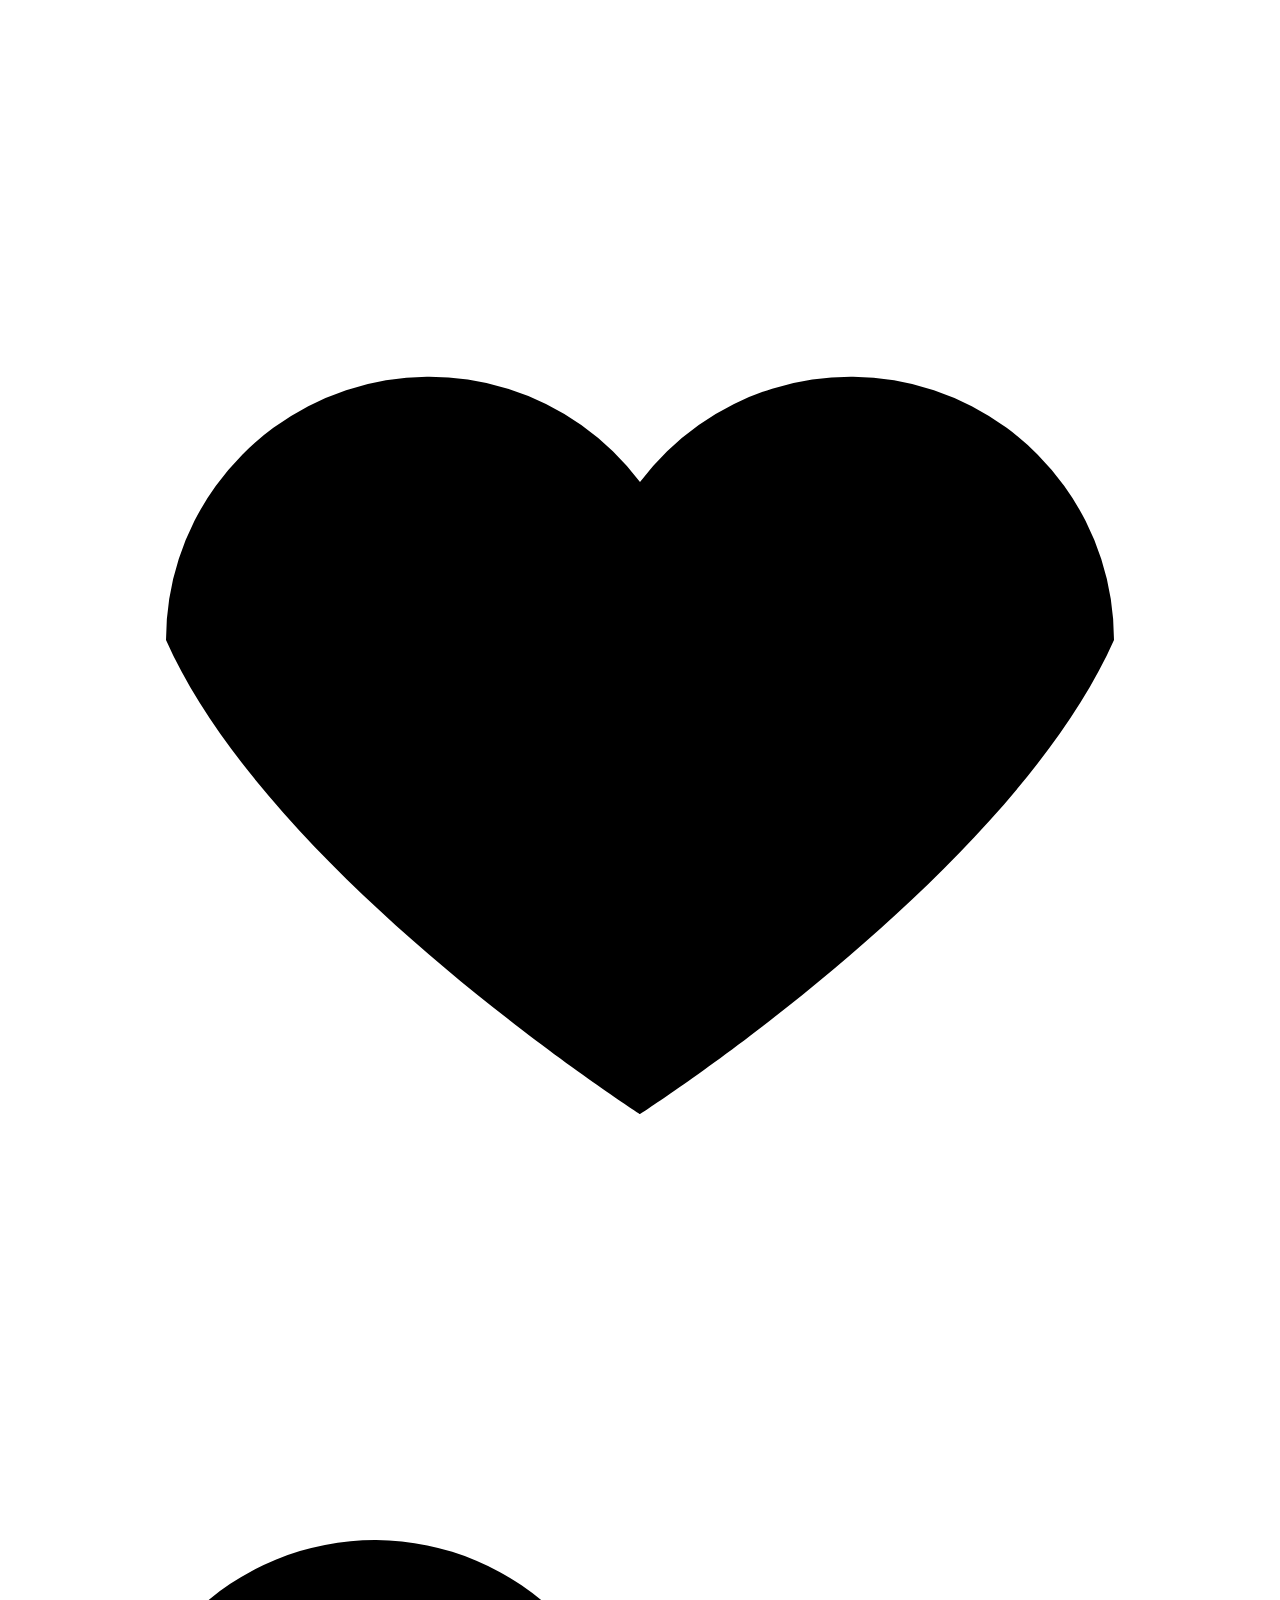
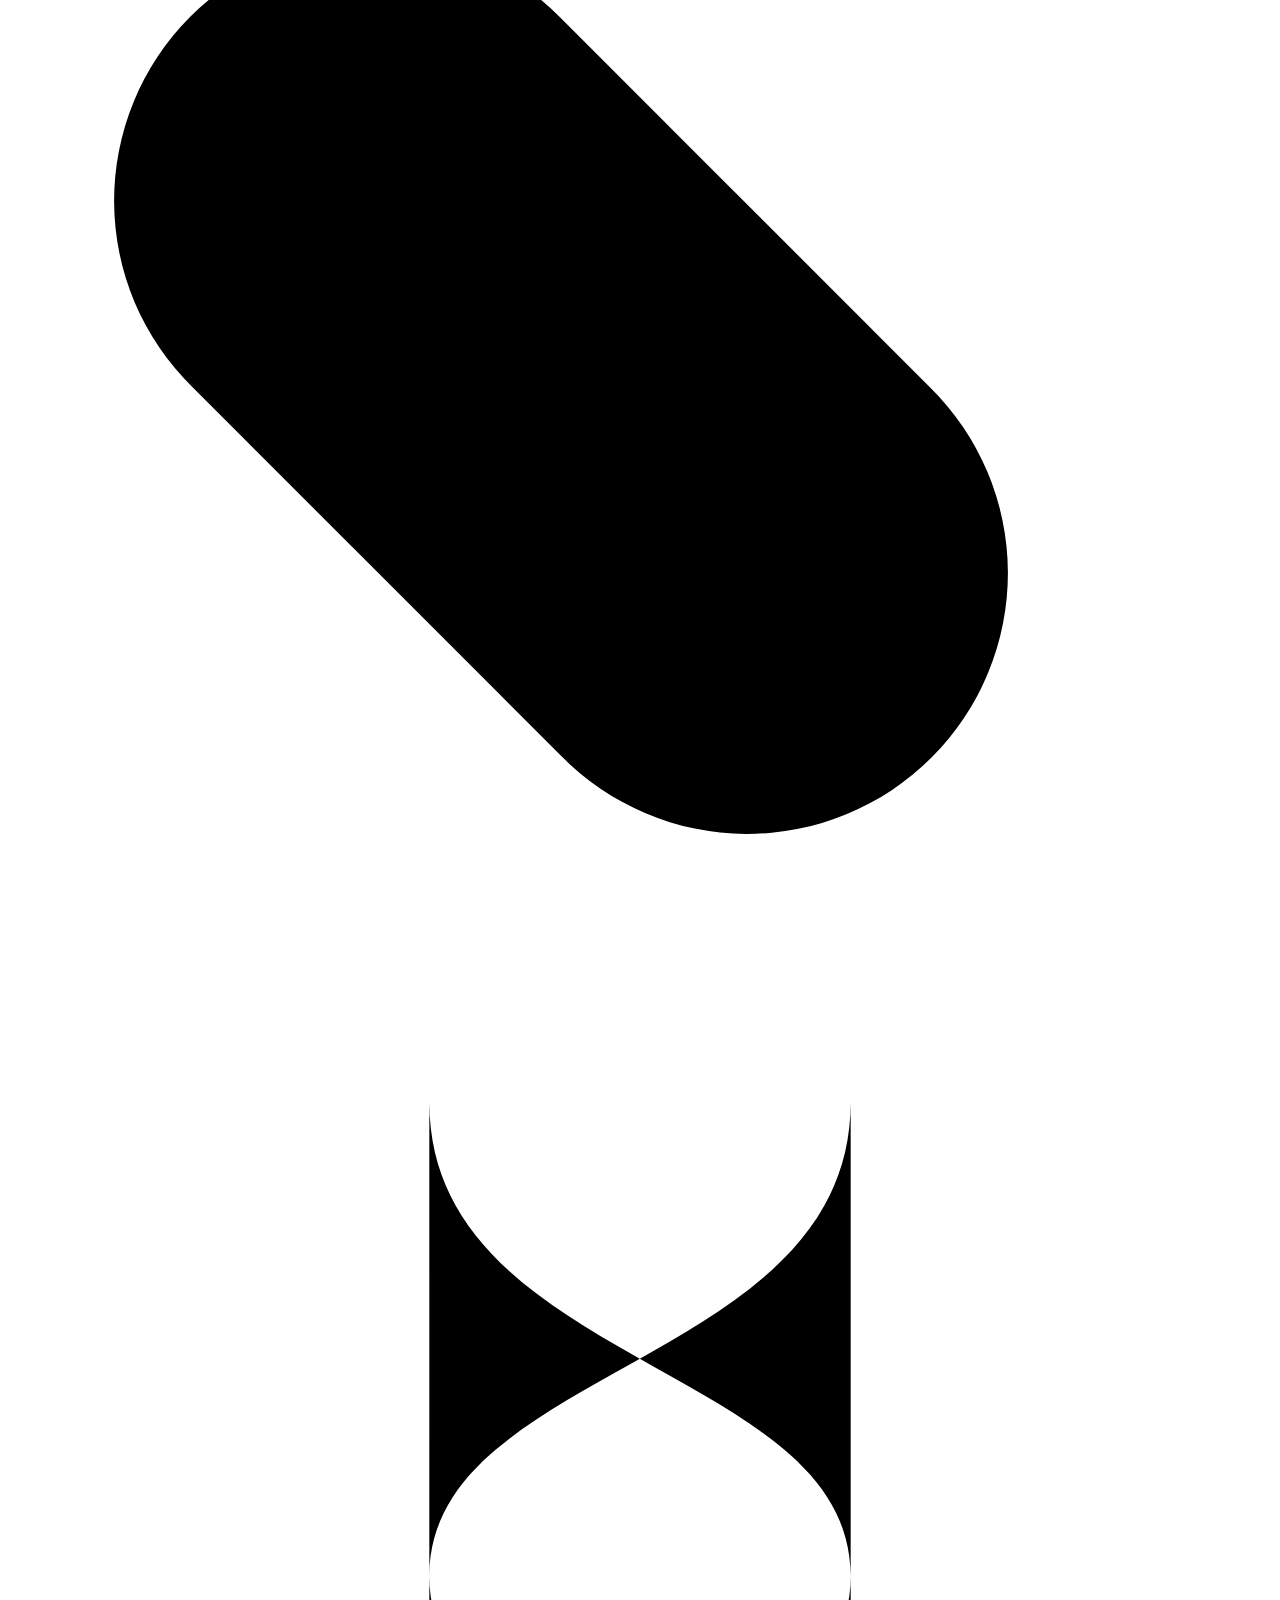
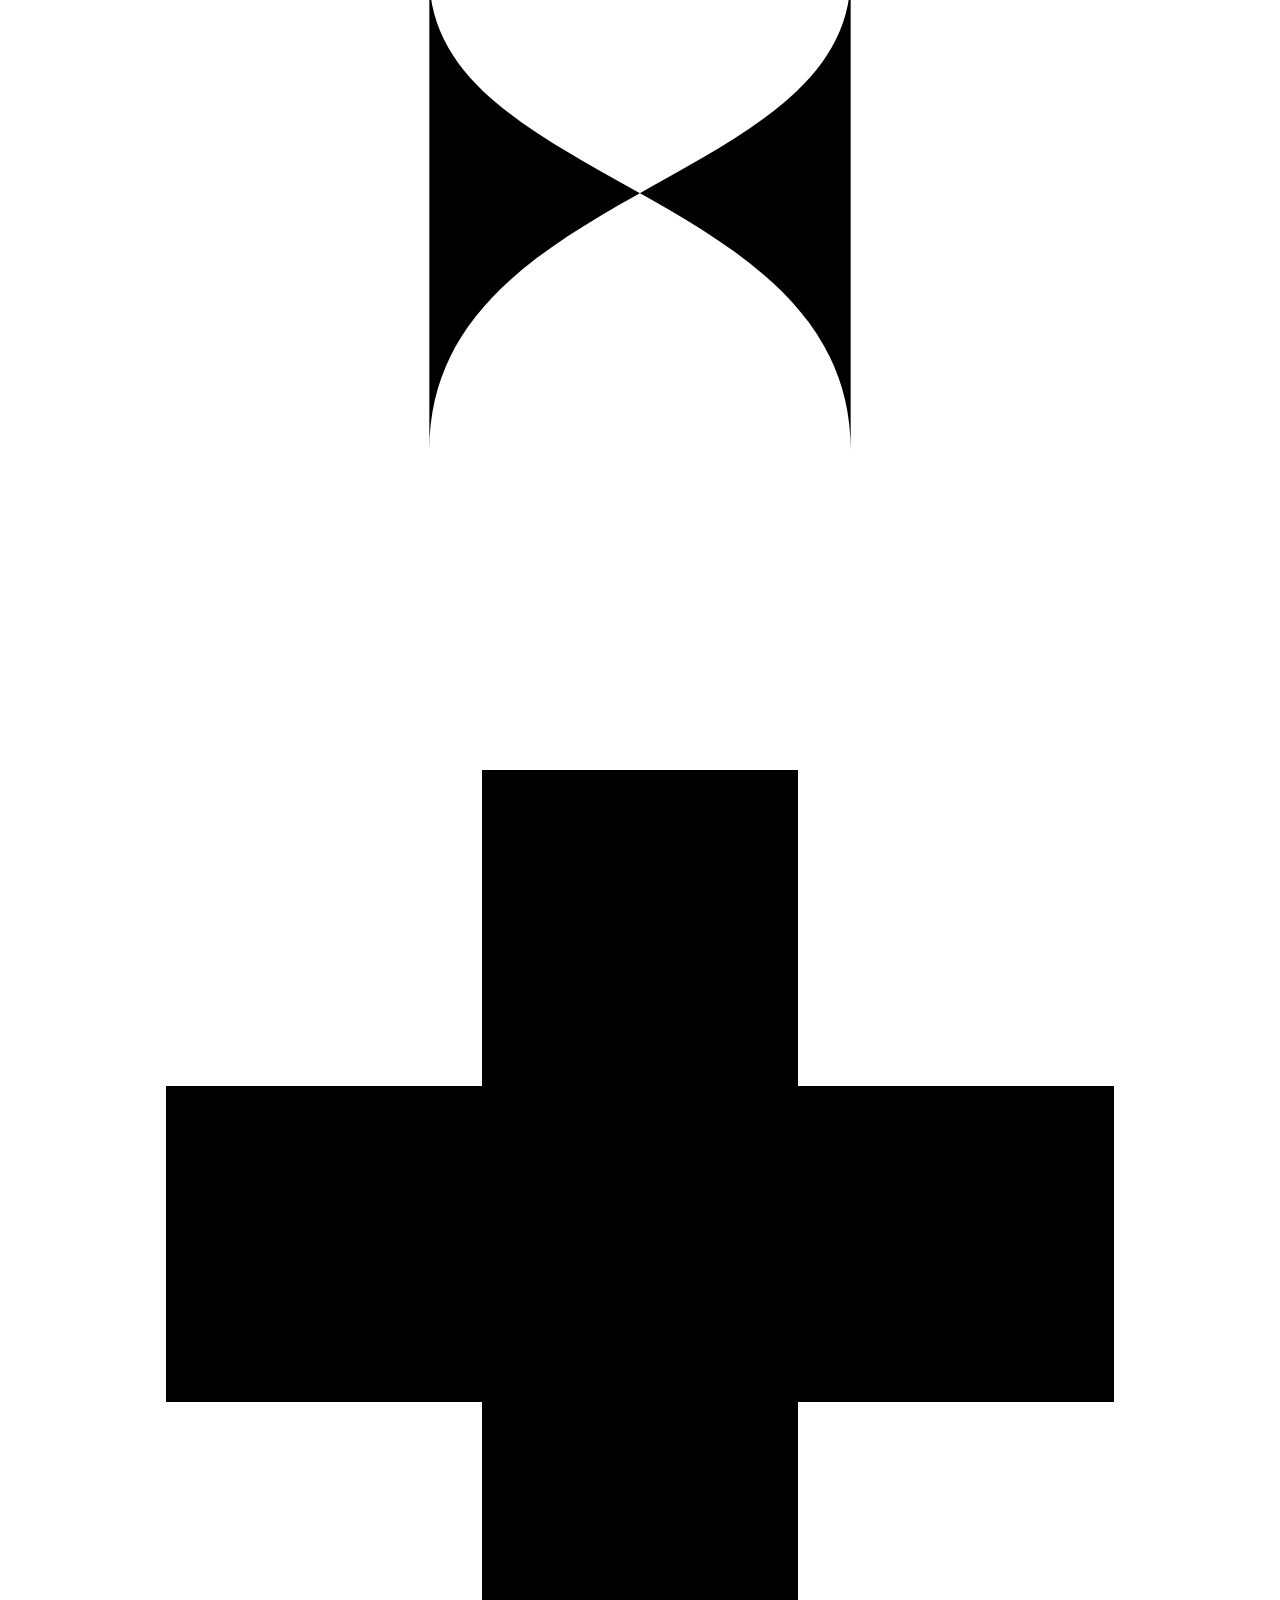
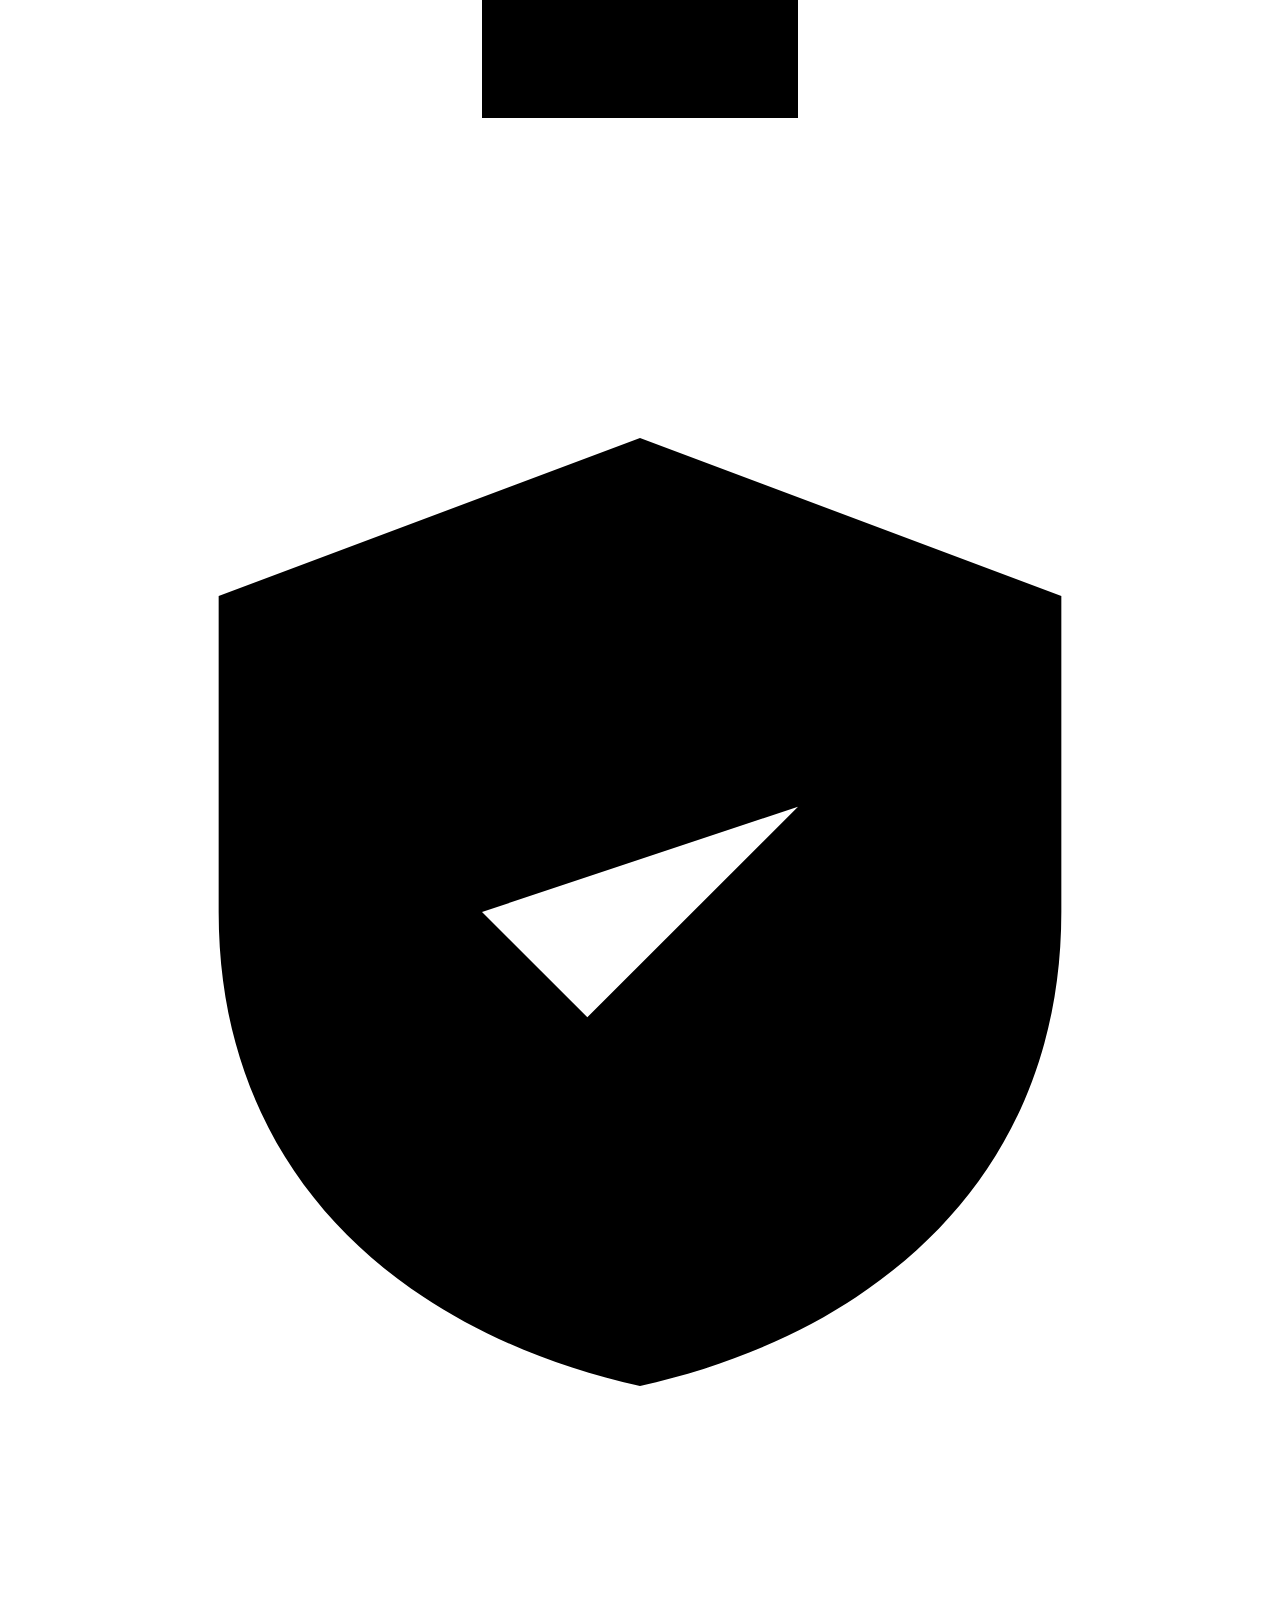
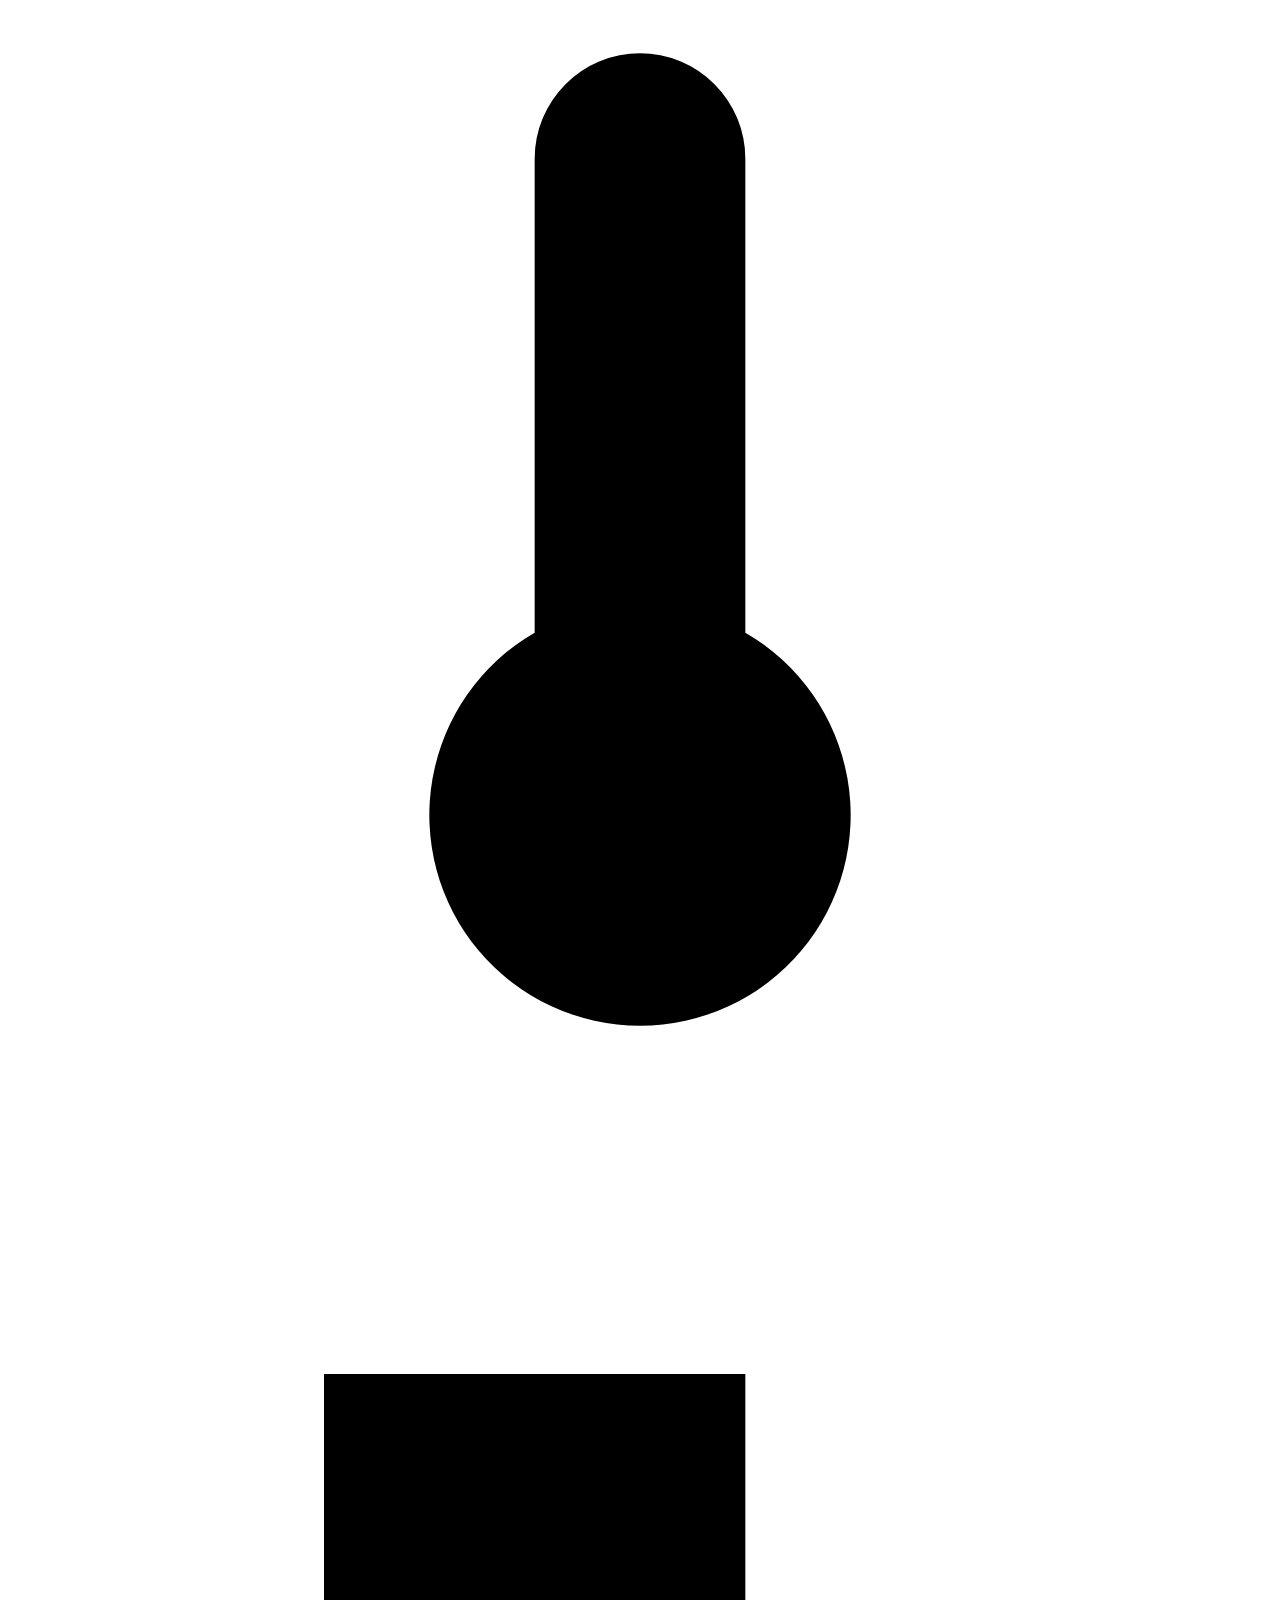
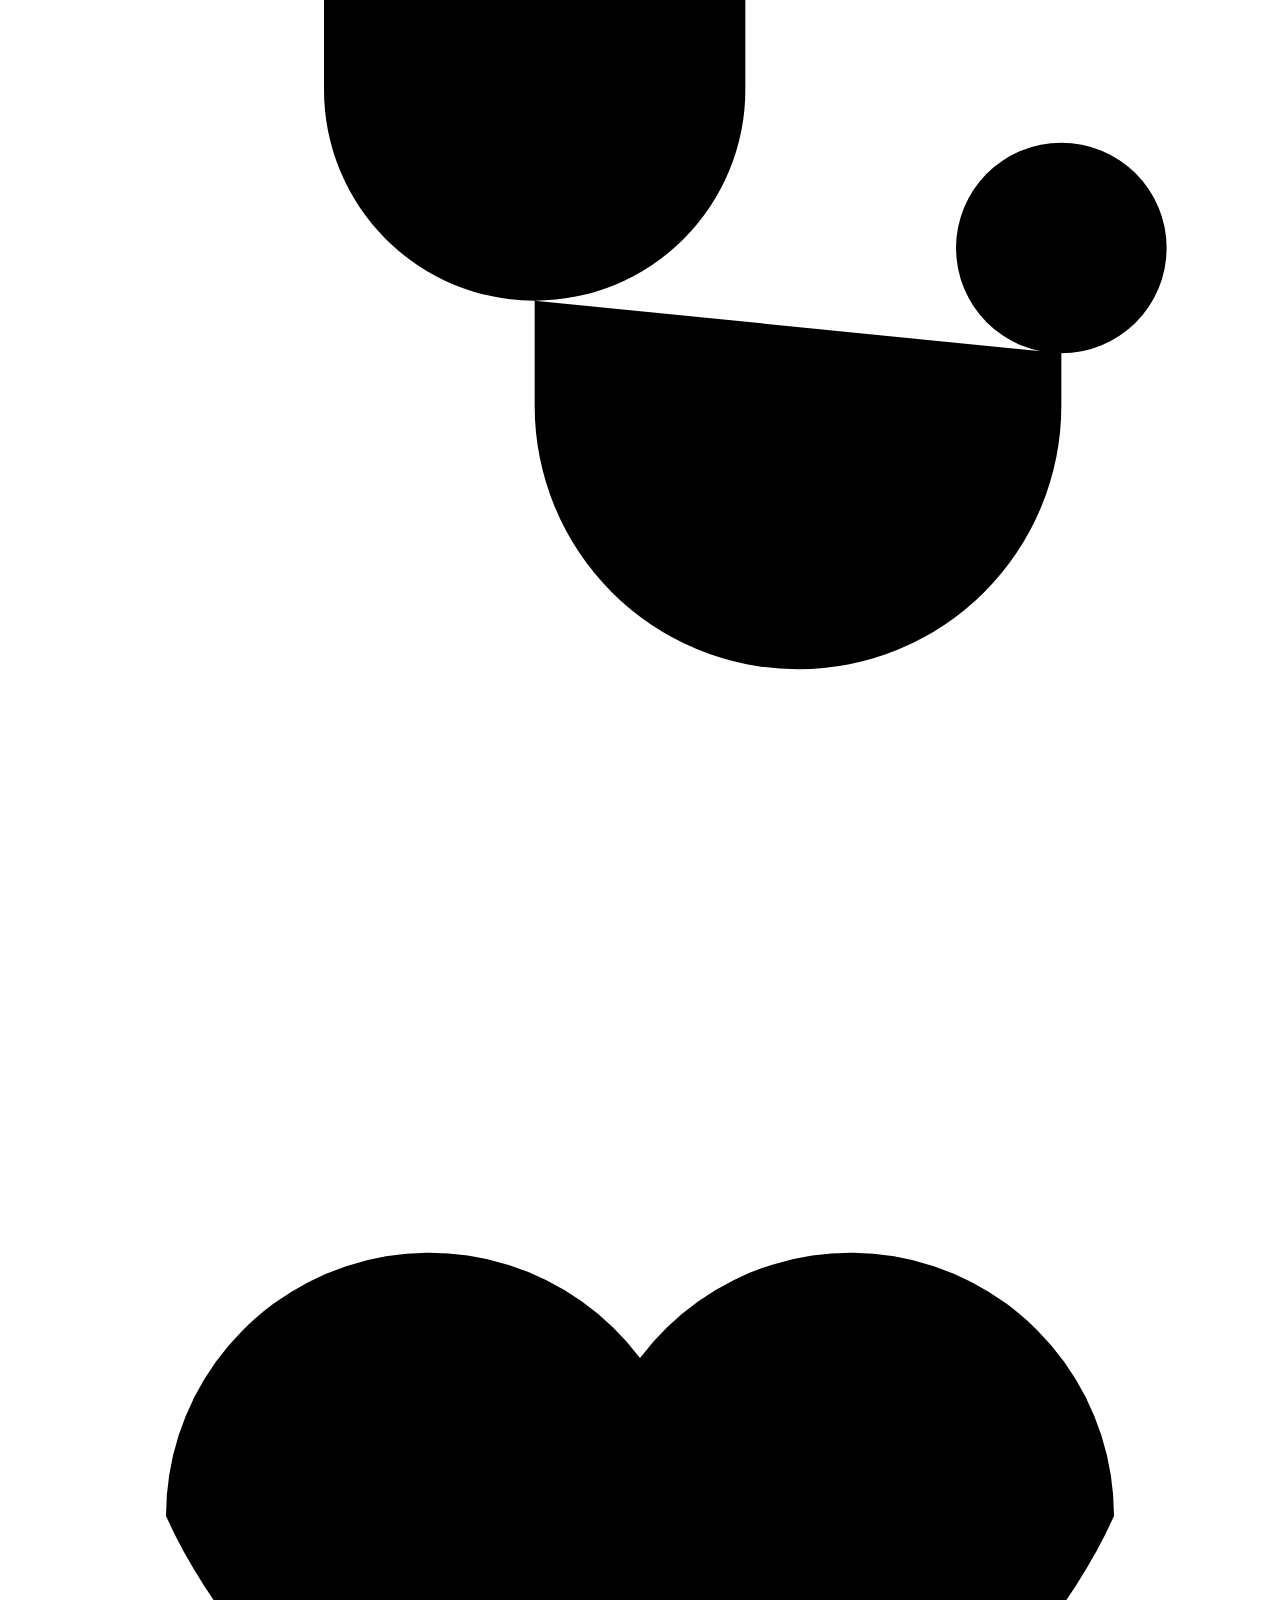
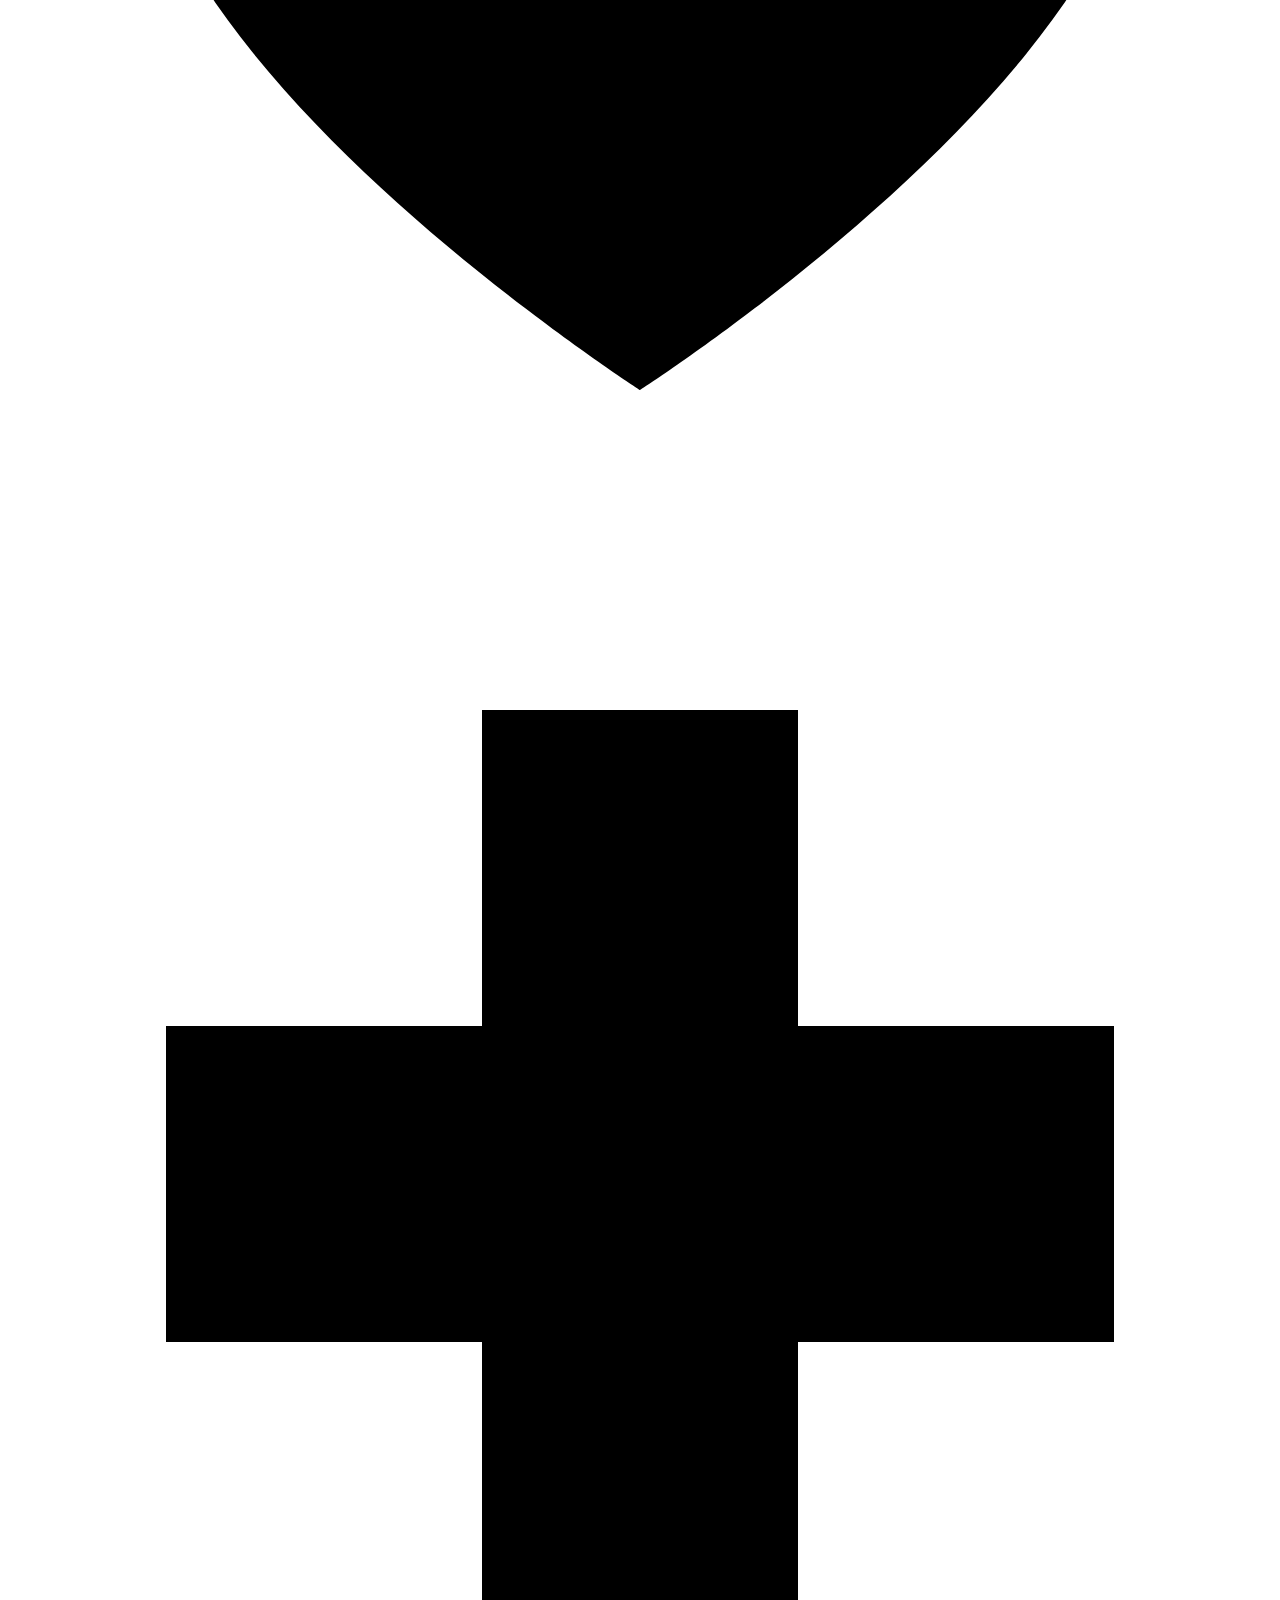
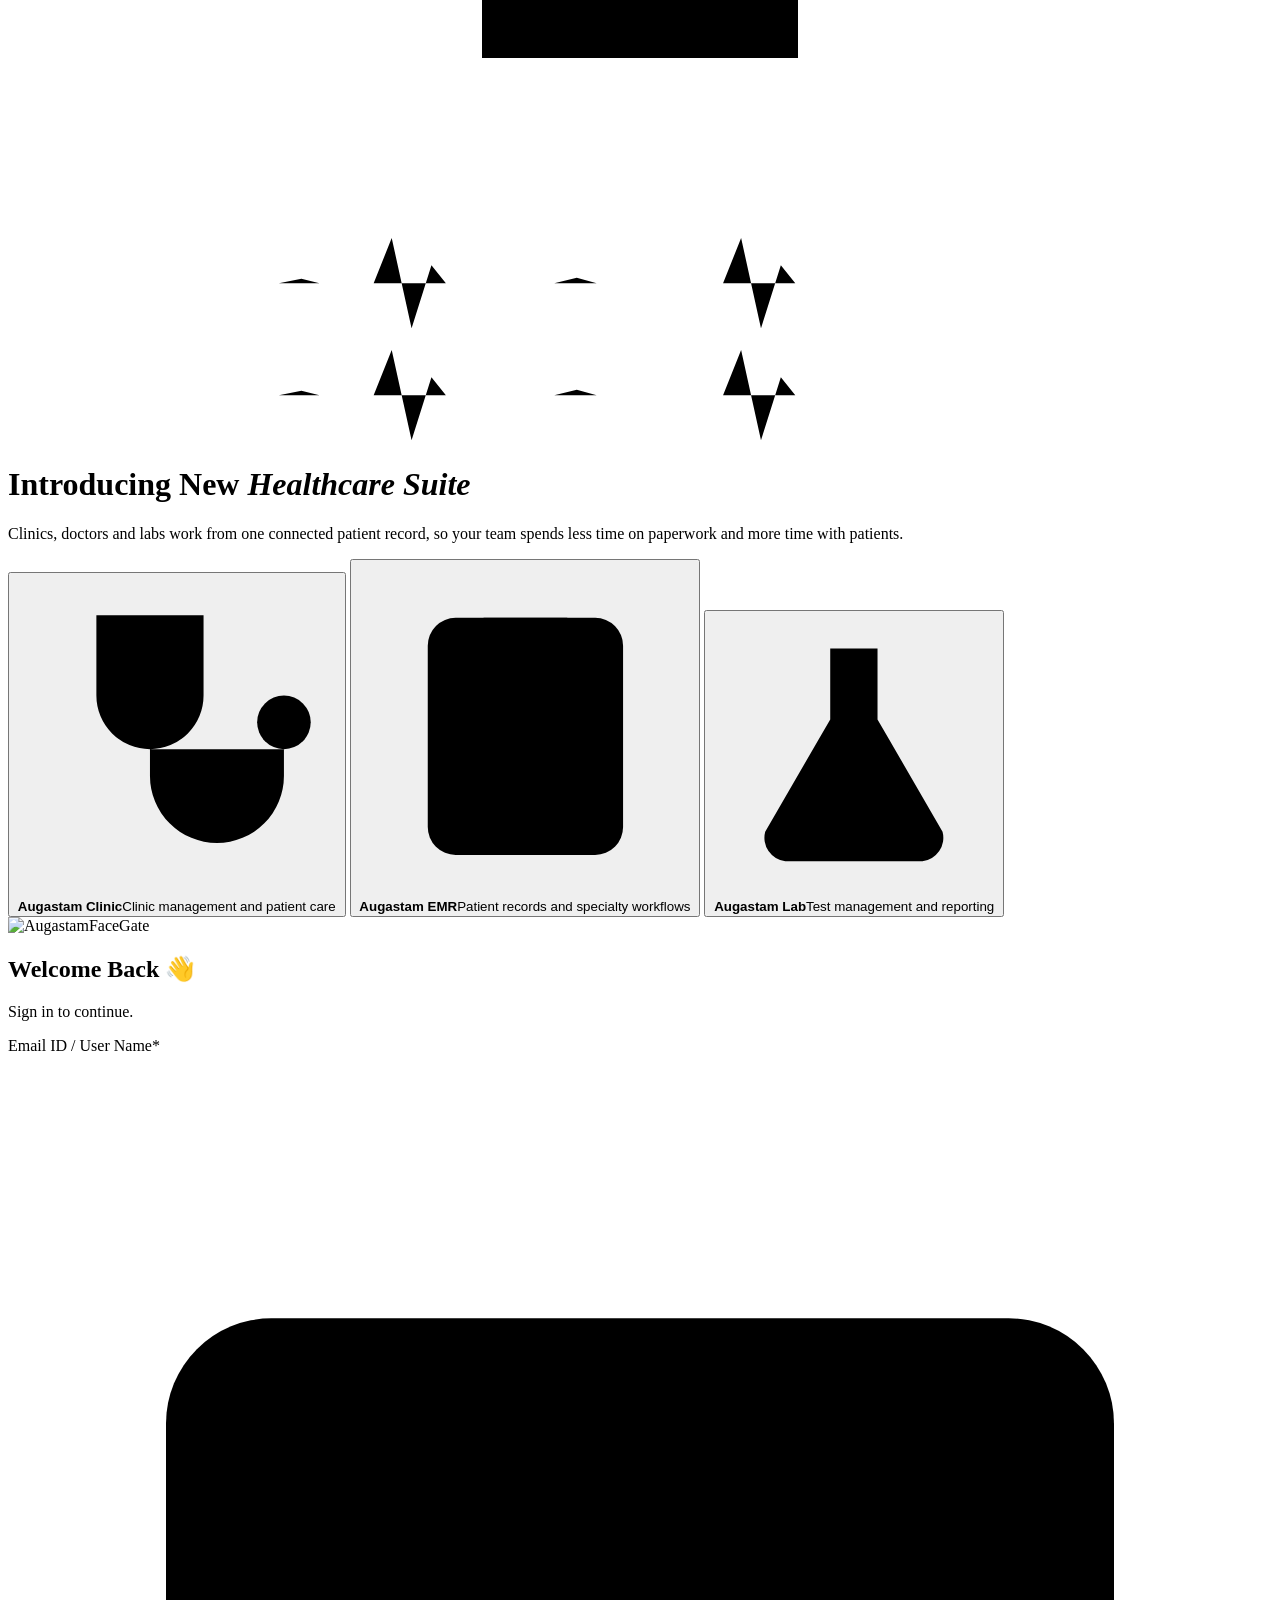
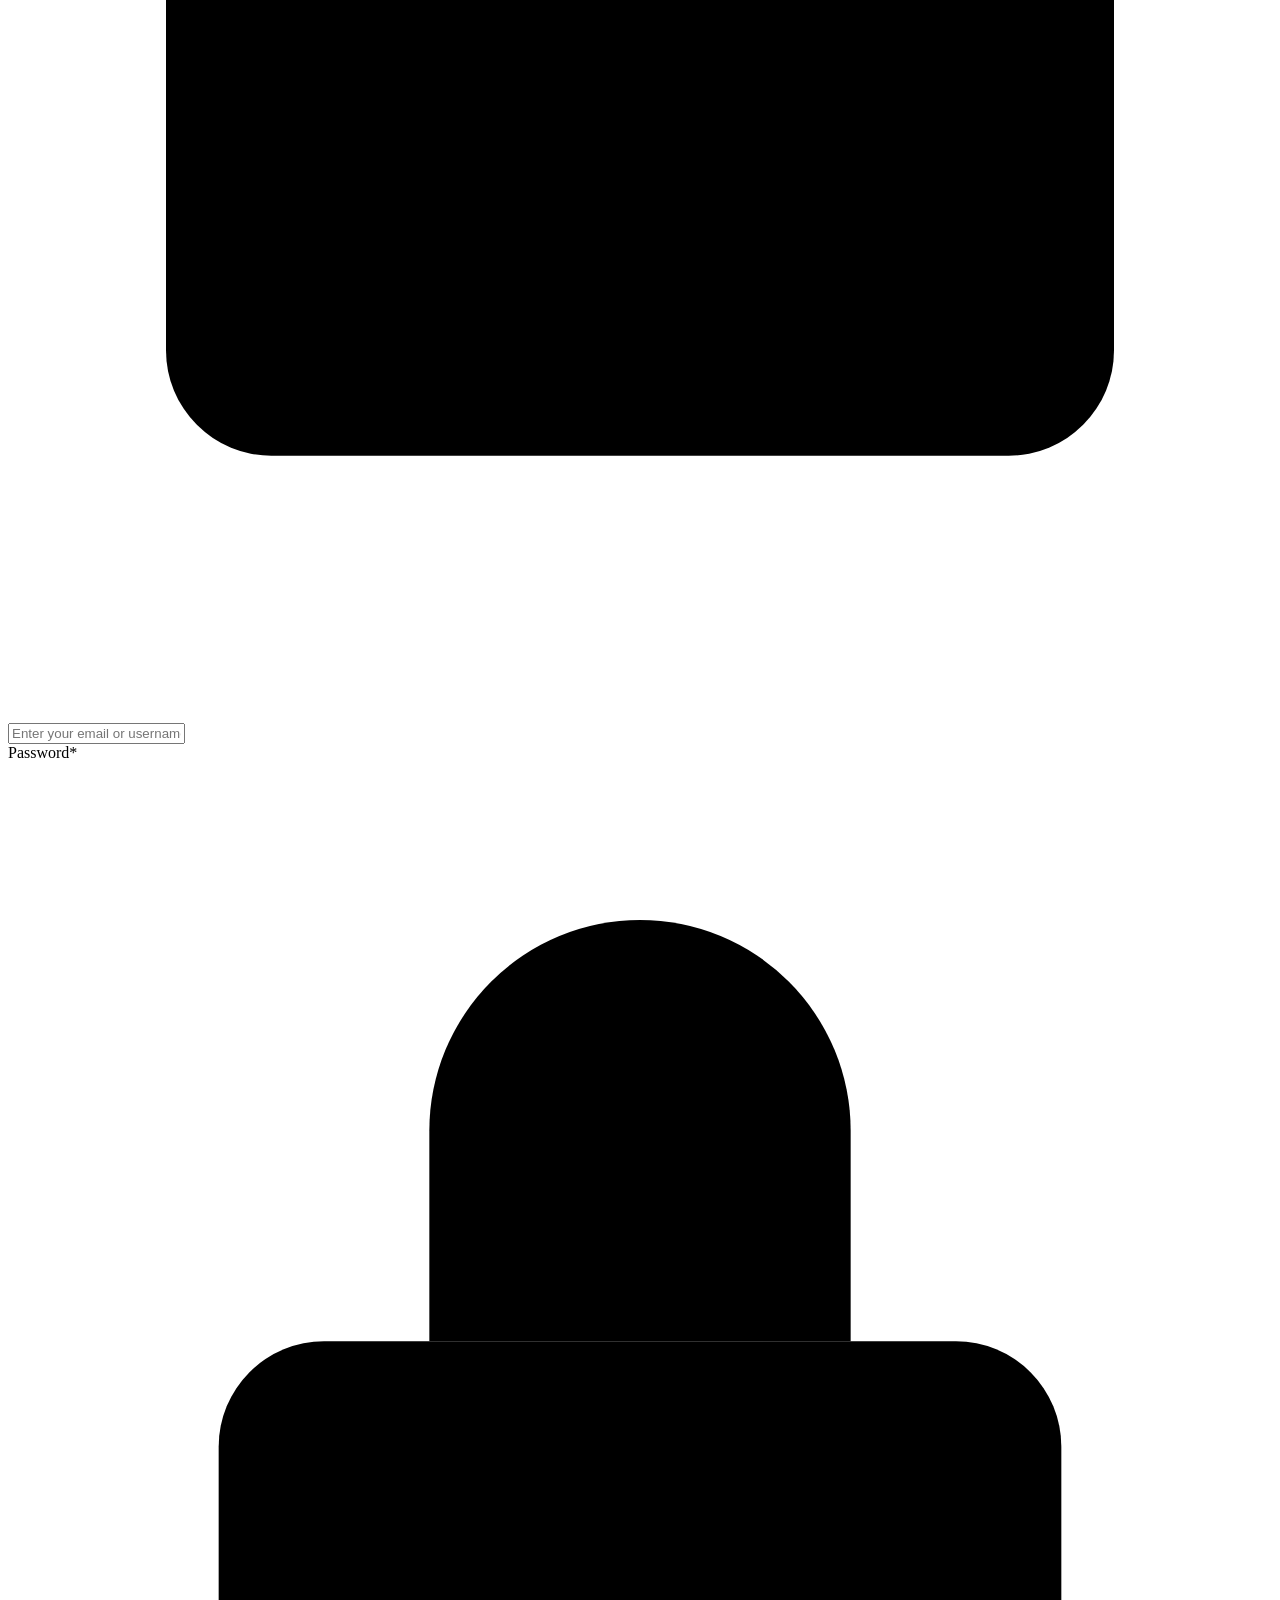
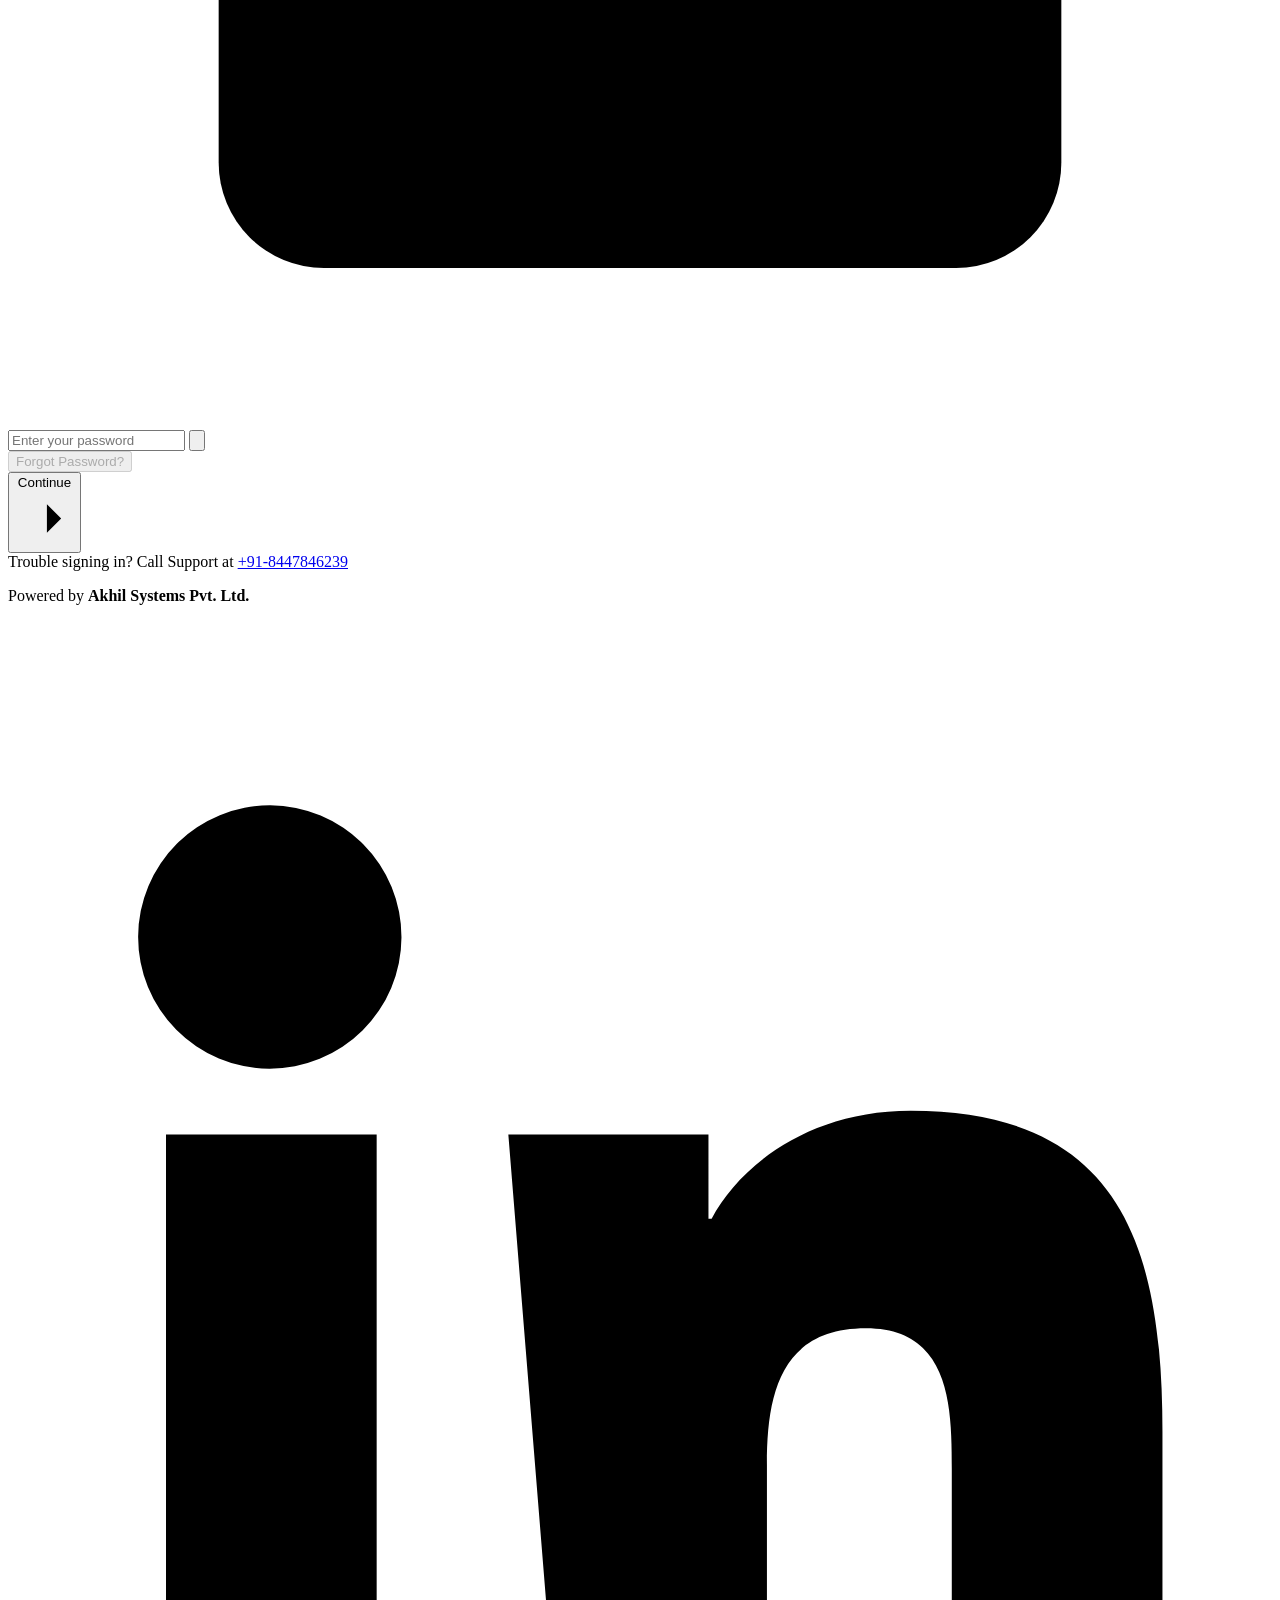
==== frontend/login.html @ 77c75afd "Add console sign-in: Augastam login page with password and face sign-in Port the login experience fr" ====
<!doctype html>
<html lang="en">
<head>
<meta charset="utf-8">
<meta name="viewport" content="width=device-width, initial-scale=1">
<title>Sign in · Augastam</title>
<meta name="description" content="Sign in to the FaceGate console with your password or your face">
<script>
  // Same theme key as the console, applied before first paint.
  try { const t = localStorage.getItem('fg-theme'); if (t) document.documentElement.dataset.theme = t; } catch {}
</script>
<link rel="stylesheet" href="/assets/css/login.css">
</head>
<body>
<div class="lg-page" id="page">
  <div class="lg-backdrop" aria-hidden="true">
    <div class="lg-glow lg-glow-1"></div>
    <div class="lg-glow lg-glow-2"></div>
    <div class="lg-dotgrid"></div>
    <i class="lg-bubble" style="left:5%;width:46px;height:46px;animation-duration:16s;animation-delay:0s"></i>
    <i class="lg-bubble" style="left:18%;width:14px;height:14px;animation-duration:11s;animation-delay:-4s"></i>
    <i class="lg-bubble" style="left:33%;width:28px;height:28px;animation-duration:14s;animation-delay:-8s"></i>
    <i class="lg-bubble" style="left:46%;width:10px;height:10px;animation-duration:10s;animation-delay:-2s"></i>
    <i class="lg-bubble" style="left:58%;width:56px;height:56px;animation-duration:19s;animation-delay:-10s"></i>
    <i class="lg-bubble" style="left:71%;width:18px;height:18px;animation-duration:12s;animation-delay:-6s"></i>
    <i class="lg-bubble" style="left:84%;width:34px;height:34px;animation-duration:15s;animation-delay:-3s"></i>
    <i class="lg-bubble" style="left:93%;width:12px;height:12px;animation-duration:9s;animation-delay:-7s"></i>
    <div class="lg-par">
      <span class="lg-fi" style="left:6%;top:14%;width:34px;height:34px;animation-duration:7s;animation-delay:0s"><svg viewBox="0 0 24 24"><path d="M12 21s-7-4.5-9-9a5 5 0 019-3 5 5 0 019 3c-2 4.5-9 9-9 9z"/></svg></span>
      <span class="lg-fi" style="left:38%;top:8%;width:30px;height:30px;animation-duration:9s;animation-delay:-2s"><svg viewBox="0 0 24 24"><path d="M10.5 20.5l-7-7a4.95 4.95 0 117-7l7 7a4.95 4.95 0 11-7 7zM8.5 8.5l7 7"/></svg></span>
      <span class="lg-fi" style="left:54%;top:70%;width:40px;height:40px;animation-duration:11s;animation-delay:-4s"><svg viewBox="0 0 24 24"><path d="M8 3c0 5 8 5 8 9s-8 4-8 9M16 3c0 5-8 5-8 9s8 4 8 9M9 7h6M9 17h6"/></svg></span>
      <span class="lg-fi" style="left:12%;top:76%;width:26px;height:26px;animation-duration:8s;animation-delay:-1s"><svg viewBox="0 0 24 24"><path d="M9 3h6v6h6v6h-6v6H9v-6H3V9h6z"/></svg></span>
      <span class="lg-fi" style="left:66%;top:12%;width:34px;height:34px;animation-duration:10s;animation-delay:-6s"><svg viewBox="0 0 24 24"><path d="M12 3l8 3v6c0 5-3.5 8-8 9-4.5-1-8-4-8-9V6zM9 12l2 2 4-4"/></svg></span>
      <span class="lg-fi" style="left:30%;top:84%;width:32px;height:32px;animation-duration:9s;animation-delay:-3s"><svg viewBox="0 0 24 24"><path d="M10 4a2 2 0 014 0v9a4 4 0 11-4 0zM12 9v6"/></svg></span>
      <span class="lg-fi" style="left:90%;top:46%;width:36px;height:36px;animation-duration:12s;animation-delay:-5s"><svg viewBox="0 0 24 24"><path d="M6 3v6a4 4 0 008 0V3M10 13v2a5 5 0 0010 0v-1M20 10a2 2 0 100 4 2 2 0 000-4z"/></svg></span>
      <span class="lg-fi" style="left:48%;top:38%;width:22px;height:22px;animation-duration:8s;animation-delay:-7s"><svg viewBox="0 0 24 24"><path d="M12 21s-7-4.5-9-9a5 5 0 019-3 5 5 0 019 3c-2 4.5-9 9-9 9z"/></svg></span>
      <span class="lg-fi" style="left:80%;top:82%;width:22px;height:22px;animation-duration:7s;animation-delay:-2.5s"><svg viewBox="0 0 24 24"><path d="M9 3h6v6h6v6h-6v6H9v-6H3V9h6z"/></svg></span>
    </div>
    <svg class="lg-ecg" viewBox="0 0 1400 120" preserveAspectRatio="none"><path d="M0 70H300l25-5 20 5h60l20-50 22 100 22-70 16 20h120l25-6 22 6h140l20-50 22 100 22-70 16 20H1400"/></svg>
    <svg class="lg-ecg lg-ecg-2" viewBox="0 0 1400 120" preserveAspectRatio="none"><path d="M0 70H300l25-5 20 5h60l20-50 22 100 22-70 16 20h120l25-6 22 6h140l20-50 22 100 22-70 16 20H1400"/></svg>
  </div>

  <main class="lg-main">
    <div class="lg-grid">
      <div class="lg-hero">
        <h1 class="lg-hero-title">Introducing New <em>Healthcare Suite</em></h1>
        <p class="lg-hero-text">Clinics, doctors and labs work from one connected patient record, so your team spends less time on paperwork and more time with patients.</p>
        <div class="lg-pcards" id="pcards">
          <button type="button" class="lg-pc" aria-pressed="false">
            <span class="lg-pc-icon"><svg class="ico ico-22" viewBox="0 0 24 24"><path d="M6 3v6a4 4 0 008 0V3M10 13v2a5 5 0 0010 0v-2"/><circle cx="20" cy="11" r="2"/></svg></span>
            <strong>Augastam Clinic</strong><span class="lg-pc-text">Clinic management and patient care</span>
          </button>
          <button type="button" class="lg-pc" aria-pressed="false">
            <span class="lg-pc-icon"><svg class="ico ico-22" viewBox="0 0 24 24"><rect x="5" y="4" width="14" height="17" rx="2"/><path d="M9 4h6v3H9zM9 12h6M9 16h4"/></svg></span>
            <strong>Augastam EMR</strong><span class="lg-pc-text">Patient records and specialty workflows</span>
          </button>
          <button type="button" class="lg-pc" aria-pressed="false">
            <span class="lg-pc-icon"><svg class="ico ico-22" viewBox="0 0 24 24"><path d="M9 3h6M10 3v6l-5.5 9.5A2 2 0 006.2 21h11.6a2 2 0 001.7-2.5L14 9V3M7.5 15h9"/></svg></span>
            <strong>Augastam Lab</strong><span class="lg-pc-text">Test management and reporting</span>
          </button>
        </div>
        <div class="lg-hero-dots" aria-hidden="true" id="dots"><i></i><i></i><i></i></div>
      </div>

      <div class="lg-card-col">
        <div class="lg-card">
          <div class="lg-brand"><img src="/assets/img/augastam_logo.svg" alt="Augastam"><span class="lg-brand-app" id="appName">FaceGate</span></div>

          <!-- step 1: password -->
          <form class="lg-step" id="stepPassword" novalidate>
            <h2 class="lg-title">Welcome Back <span class="lg-title-wave" aria-hidden="true">👋</span></h2>
            <p class="lg-subtitle">Sign in to continue.</p>
            <div class="lg-field">
              <label class="lg-label" for="username">Email ID / User Name<span class="lg-req">*</span></label>
              <div class="lg-input-wrap">
                <span class="lg-input-icon"><svg class="ico ico-16" viewBox="0 0 24 24"><rect x="3" y="5" width="18" height="14" rx="2"/><path d="M3 7l9 6 9-6"/></svg></span>
                <input id="username" type="text" class="lg-input" placeholder="Enter your email or username" autocomplete="username">
              </div>
            </div>
            <div class="lg-field">
              <label class="lg-label" for="password">Password<span class="lg-req">*</span></label>
              <div class="lg-input-wrap">
                <span class="lg-input-icon"><svg class="ico ico-16" viewBox="0 0 24 24"><rect x="4" y="11" width="16" height="10" rx="2"/><path d="M8 11V7a4 4 0 018 0v4"/></svg></span>
                <input id="password" type="password" class="lg-input" placeholder="Enter your password" autocomplete="current-password">
                <button type="button" tabindex="-1" class="lg-input-toggle" id="togglePw" aria-label="Show password">
                  <svg class="ico ico-16" viewBox="0 0 24 24" id="eyeIcon"><path d="M2 12s3.6-7 10-7 10 7 10 7-3.6 7-10 7S2 12 2 12z"/><circle cx="12" cy="12" r="3"/></svg>
                </button>
              </div>
              <p class="lg-field-note is-invalid" id="pwError" role="alert" hidden></p>
            </div>
            <button type="button" class="lg-link" disabled>Forgot Password?</button>
            <div class="lg-spacer"></div>
            <div class="lg-actions">
              <button type="submit" class="lg-btn lg-btn-primary" id="btnContinue">Continue <svg class="ico ico-16" viewBox="0 0 24 24"><path d="M5 12h14M13 6l6 6-6 6"/></svg></button>
            </div>
            <div id="faceOption" hidden>
              <div class="lg-or">or</div>
              <button type="button" class="lg-btn lg-btn-ghost lg-btn-face" id="btnFace">
                <svg class="ico ico-16" viewBox="0 0 24 24"><path d="M4 8V6a2 2 0 012-2h2M16 4h2a2 2 0 012 2v2M20 16v2a2 2 0 01-2 2h-2M8 20H6a2 2 0 01-2-2v-2M9 10h.01M15 10h.01M9.5 15a3.5 3.5 0 005 0"/></svg>
                Login via Face Recognition
              </button>
            </div>
          </form>

          <!-- step 2: face -->
          <div class="lg-step" id="stepFace" hidden>
            <h2 class="lg-title">Face Recognition <span class="lg-title-wave" aria-hidden="true">🙂</span></h2>
            <p class="lg-subtitle">Look at the camera — you’ll be signed in when your face is recognised.</p>
            <div class="lg-face-stage">
              <video id="cam" autoplay playsinline muted></video>
              <canvas id="overlay"></canvas>
              <div class="lg-face-guide" id="guide"></div>
              <div class="lg-face-ring" id="scanRing" hidden></div>
              <div class="lg-face-scan" id="scanLine" hidden></div>
              <div class="lg-face-meter" aria-hidden="true"><i id="holdMeter"></i></div>
            </div>
            <div class="lg-face-status" id="faceStatus" role="status" aria-live="polite"><span class="lg-spinner lg-spinner-dark"></span> Starting camera…</div>
            <p class="lg-face-note">Only users whose account is linked to their enrolled face can use this. Frames are checked on this server and never stored.</p>
            <div class="lg-spacer"></div>
            <div class="lg-actions">
              <button type="button" class="lg-btn lg-btn-ghost" id="btnBack">
                <svg class="ico ico-16" viewBox="0 0 24 24"><path d="M19 12H5M11 18l-6-6 6-6"/></svg> Password
              </button>
              <button type="button" class="lg-btn lg-btn-primary" id="btnRetry" hidden>Try again</button>
            </div>
          </div>

          <!-- step 3: success -->
          <div class="lg-step" id="stepSuccess" hidden>
            <div class="lg-success">
              <span class="lg-success-badge"><svg class="ico" viewBox="0 0 24 24" style="width:30px;height:30px;stroke-width:2.4"><path d="M5 12.5l4.5 4.5L19 7.5"/></svg></span>
              <div style="font-family:Poppins,sans-serif;font-size:18px;color:var(--lg-ink)" id="welcomeName">Welcome</div>
              <div style="color:var(--lg-muted);font-weight:400" id="welcomeHow">Signing you in…</div>
            </div>
          </div>

          <div class="lg-support">Trouble signing in? Call Support at <a href="tel:+918447846239">+91-8447846239</a></div>
        </div>
      </div>
    </div>
  </main>

  <footer class="lg-footer">
    <div class="lg-footer-inner">
      <p class="lg-footer-powered"><i class="lg-live-dot" aria-hidden="true"></i>Powered by <strong>Akhil Systems Pvt. Ltd.</strong></p>
      <div class="lg-footer-actions">
        <div class="lg-social">
          <a href="#" aria-label="LinkedIn"><svg class="ico-fill ico-14" viewBox="0 0 24 24"><path d="M4.98 3.5a2.5 2.5 0 11-.02 5 2.5 2.5 0 01.02-5zM3 9.75h4V21H3zM9.5 9.75h3.8v1.6h.06c.53-1 1.84-2.05 3.78-2.05 4.04 0 4.78 2.66 4.78 6.1V21h-4v-4.9c0-1.17-.02-2.67-1.63-2.67-1.63 0-1.88 1.27-1.88 2.58V21h-4z"/></svg></a>
          <a href="#" aria-label="YouTube"><svg class="ico-fill ico-14" viewBox="0 0 24 24"><path d="M21.6 7.2a2.5 2.5 0 00-1.8-1.8C18.2 5 12 5 12 5s-6.2 0-7.8.4A2.5 2.5 0 002.4 7.2C2 8.8 2 12 2 12s0 3.2.4 4.8a2.5 2.5 0 001.8 1.8C5.8 19 12 19 12 19s6.2 0 7.8-.4a2.5 2.5 0 001.8-1.8c.4-1.6.4-4.8.4-4.8s0-3.2-.4-4.8zM10 15V9l5.2 3z"/></svg></a>
          <a href="#" aria-label="Facebook"><svg class="ico-fill ico-14" viewBox="0 0 24 24"><path d="M13.5 22v-8.2h2.8l.5-3.3h-3.3V8.4c0-.9.4-1.7 1.8-1.7h1.6V3.8S15.6 3.5 14.3 3.5c-2.7 0-4.4 1.6-4.4 4.5v2.5H7v3.3h2.9V22z"/></svg></a>
        </div>
        <label class="lg-lang">
          <svg class="ico ico-14" viewBox="0 0 24 24"><circle cx="12" cy="12" r="9"/><path d="M3 12h18M12 3c3 3.2 3 14.8 0 18M12 3c-3 3.2-3 14.8 0 18"/></svg>
          <select aria-label="Language"><option value="en">English</option><option value="hi">हिन्दी</option><option value="ar">العربية</option></select>
          <svg class="ico ico-14" viewBox="0 0 24 24"><path d="M6 9l6 6 6-6"/></svg>
        </label>
      </div>
    </div>
  </footer>
</div>
<script type="module" src="/assets/js/login.js"></script>
</body>
</html>
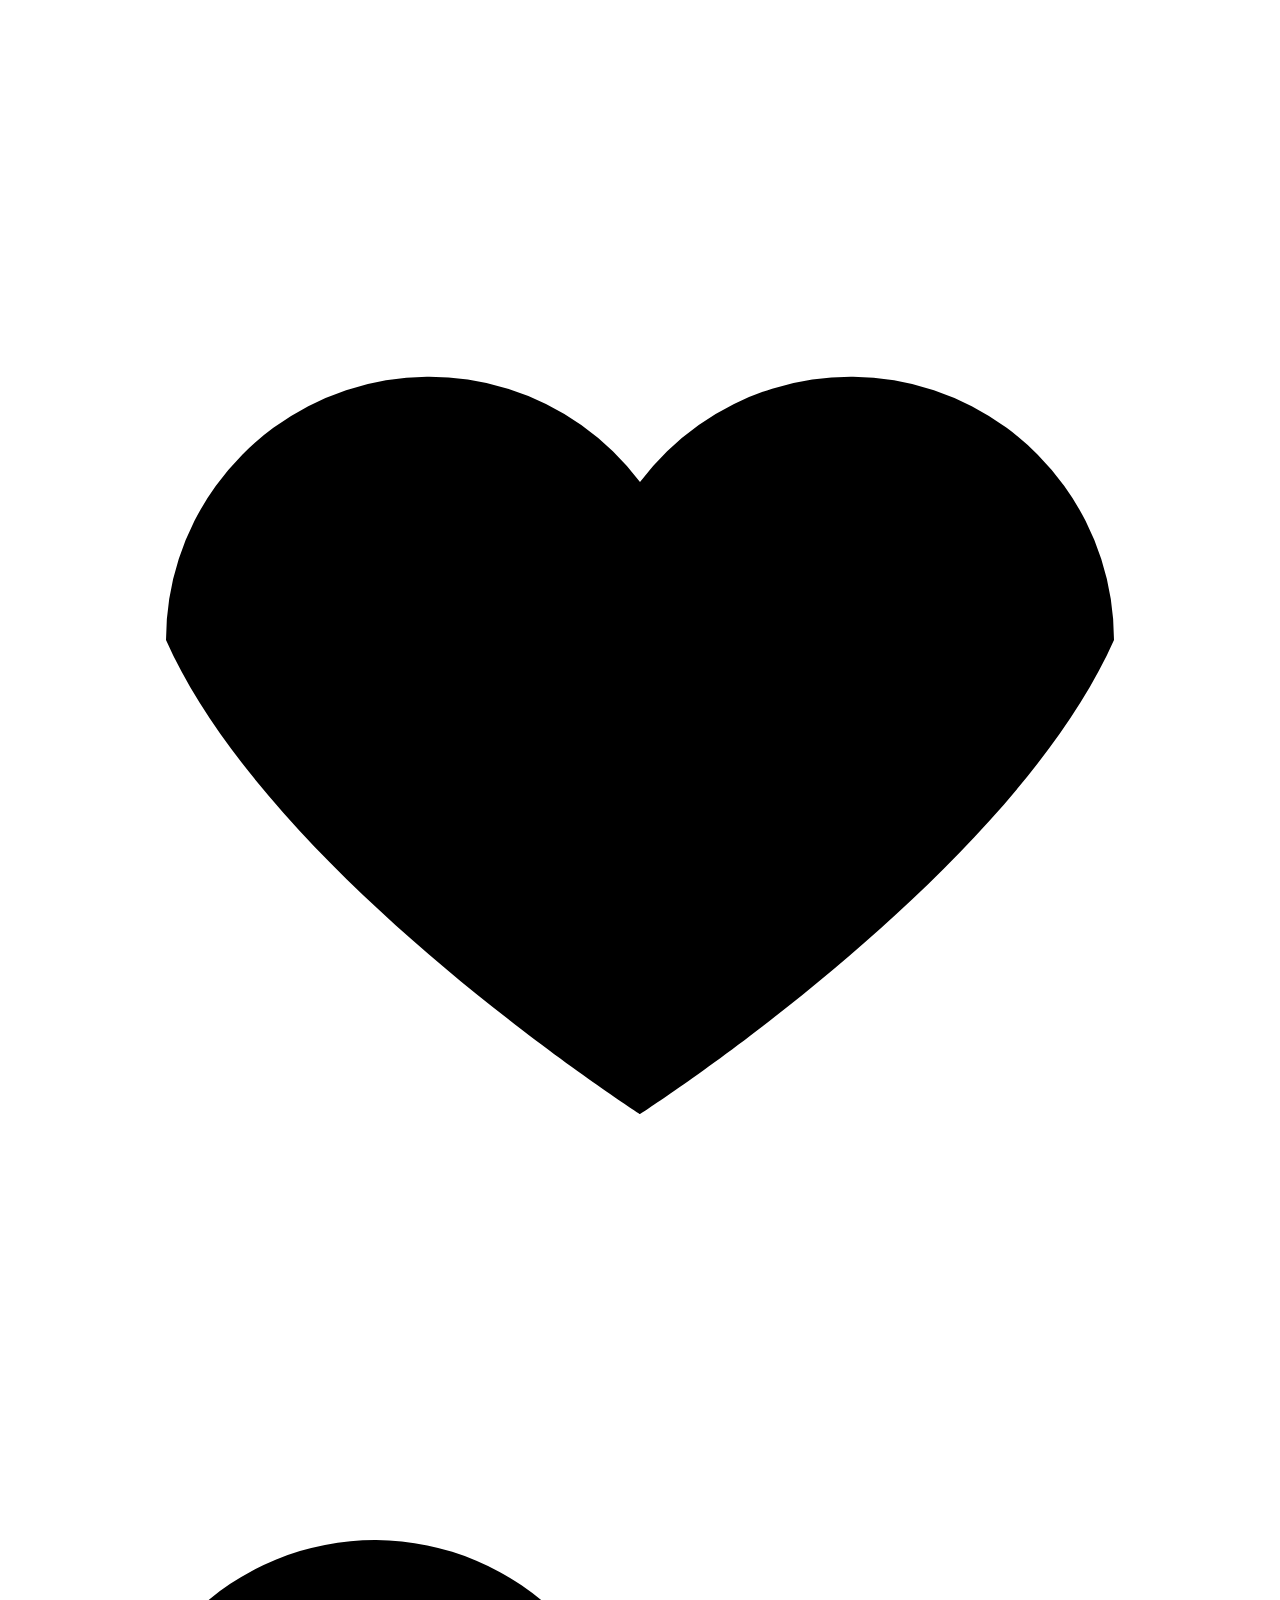
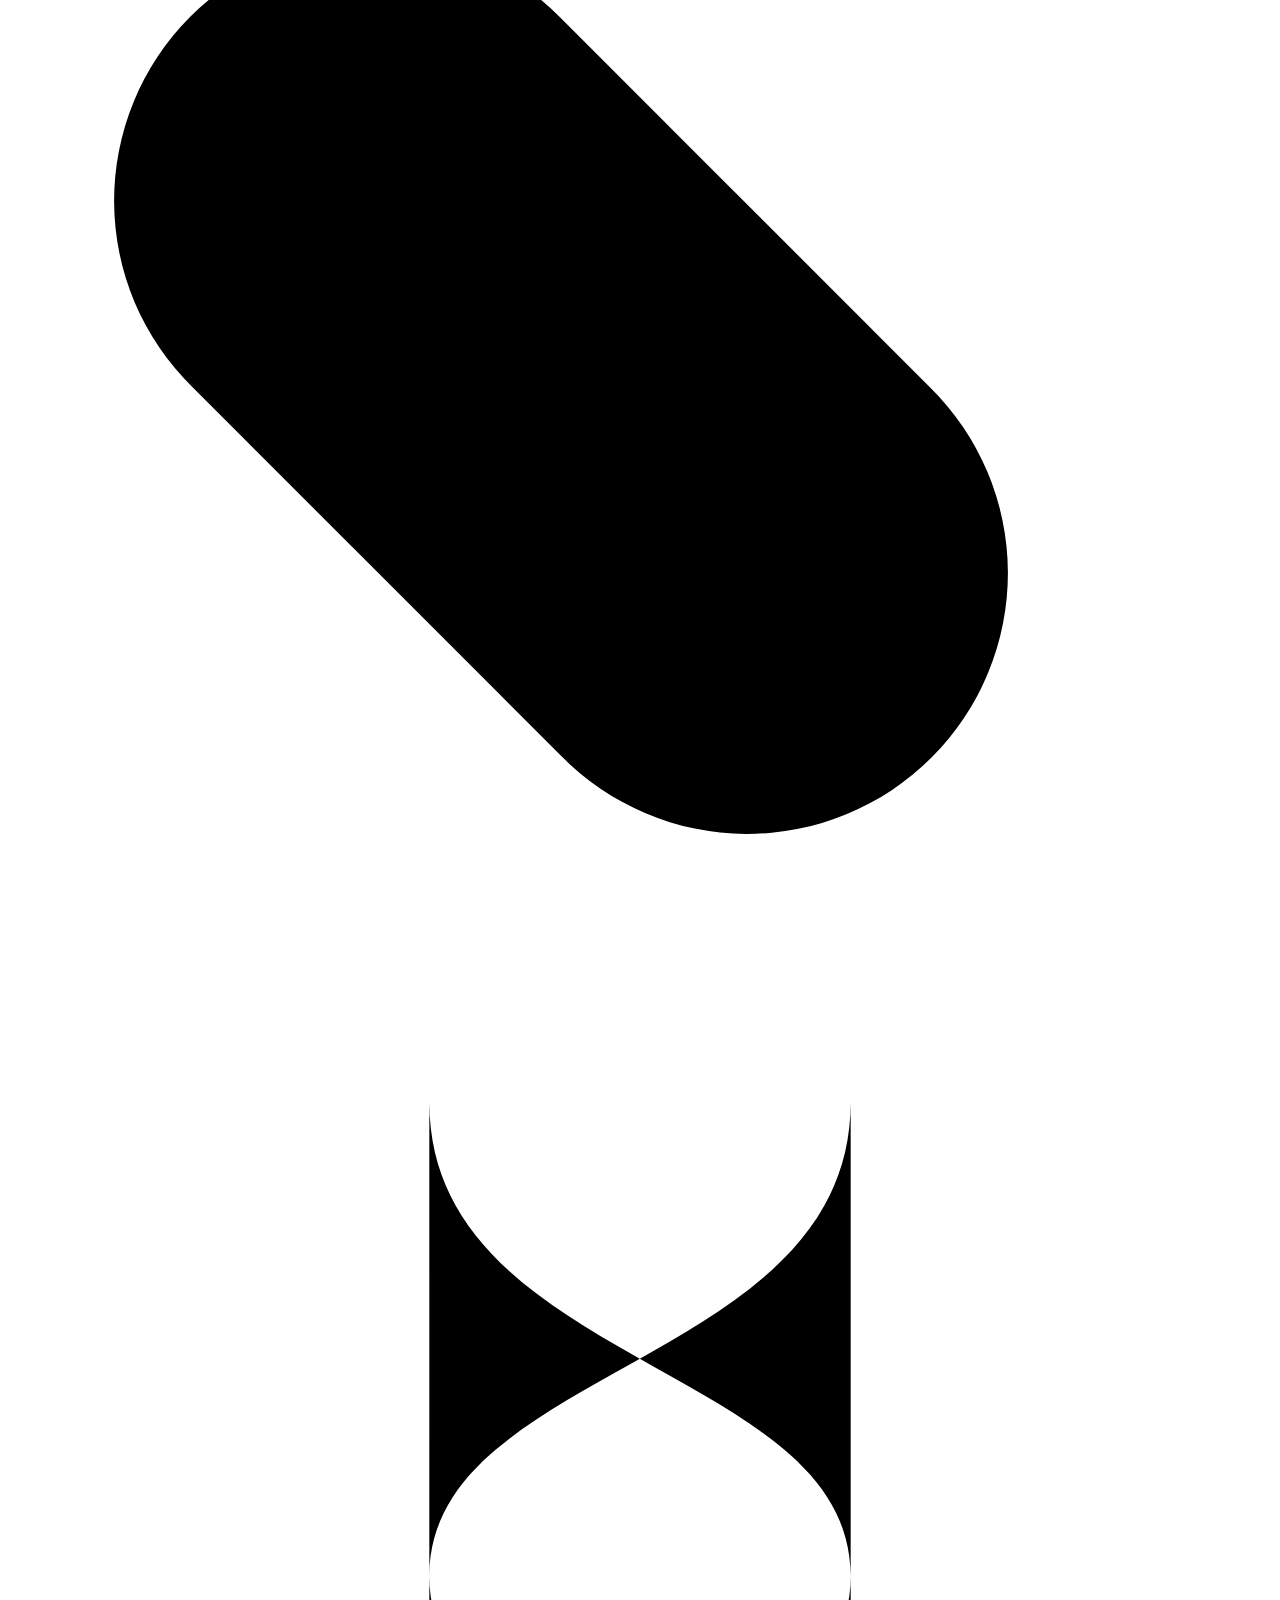
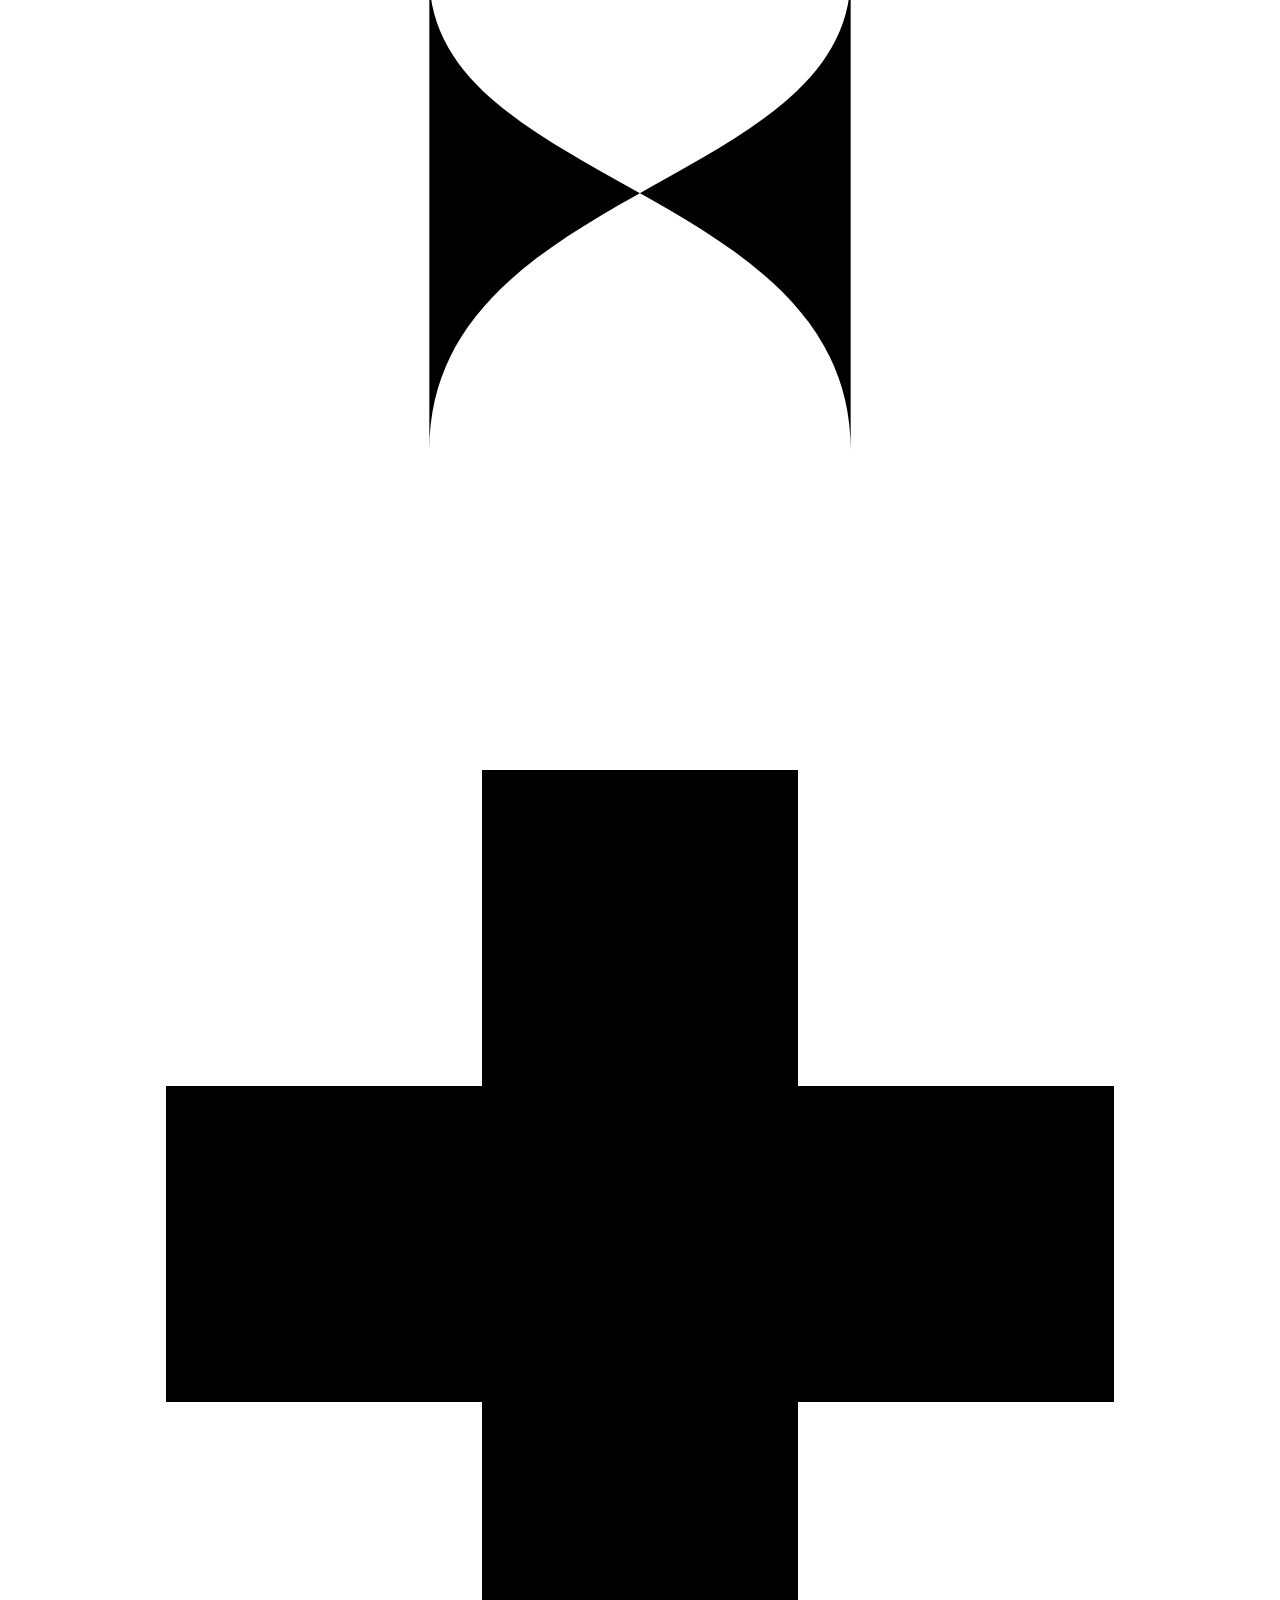
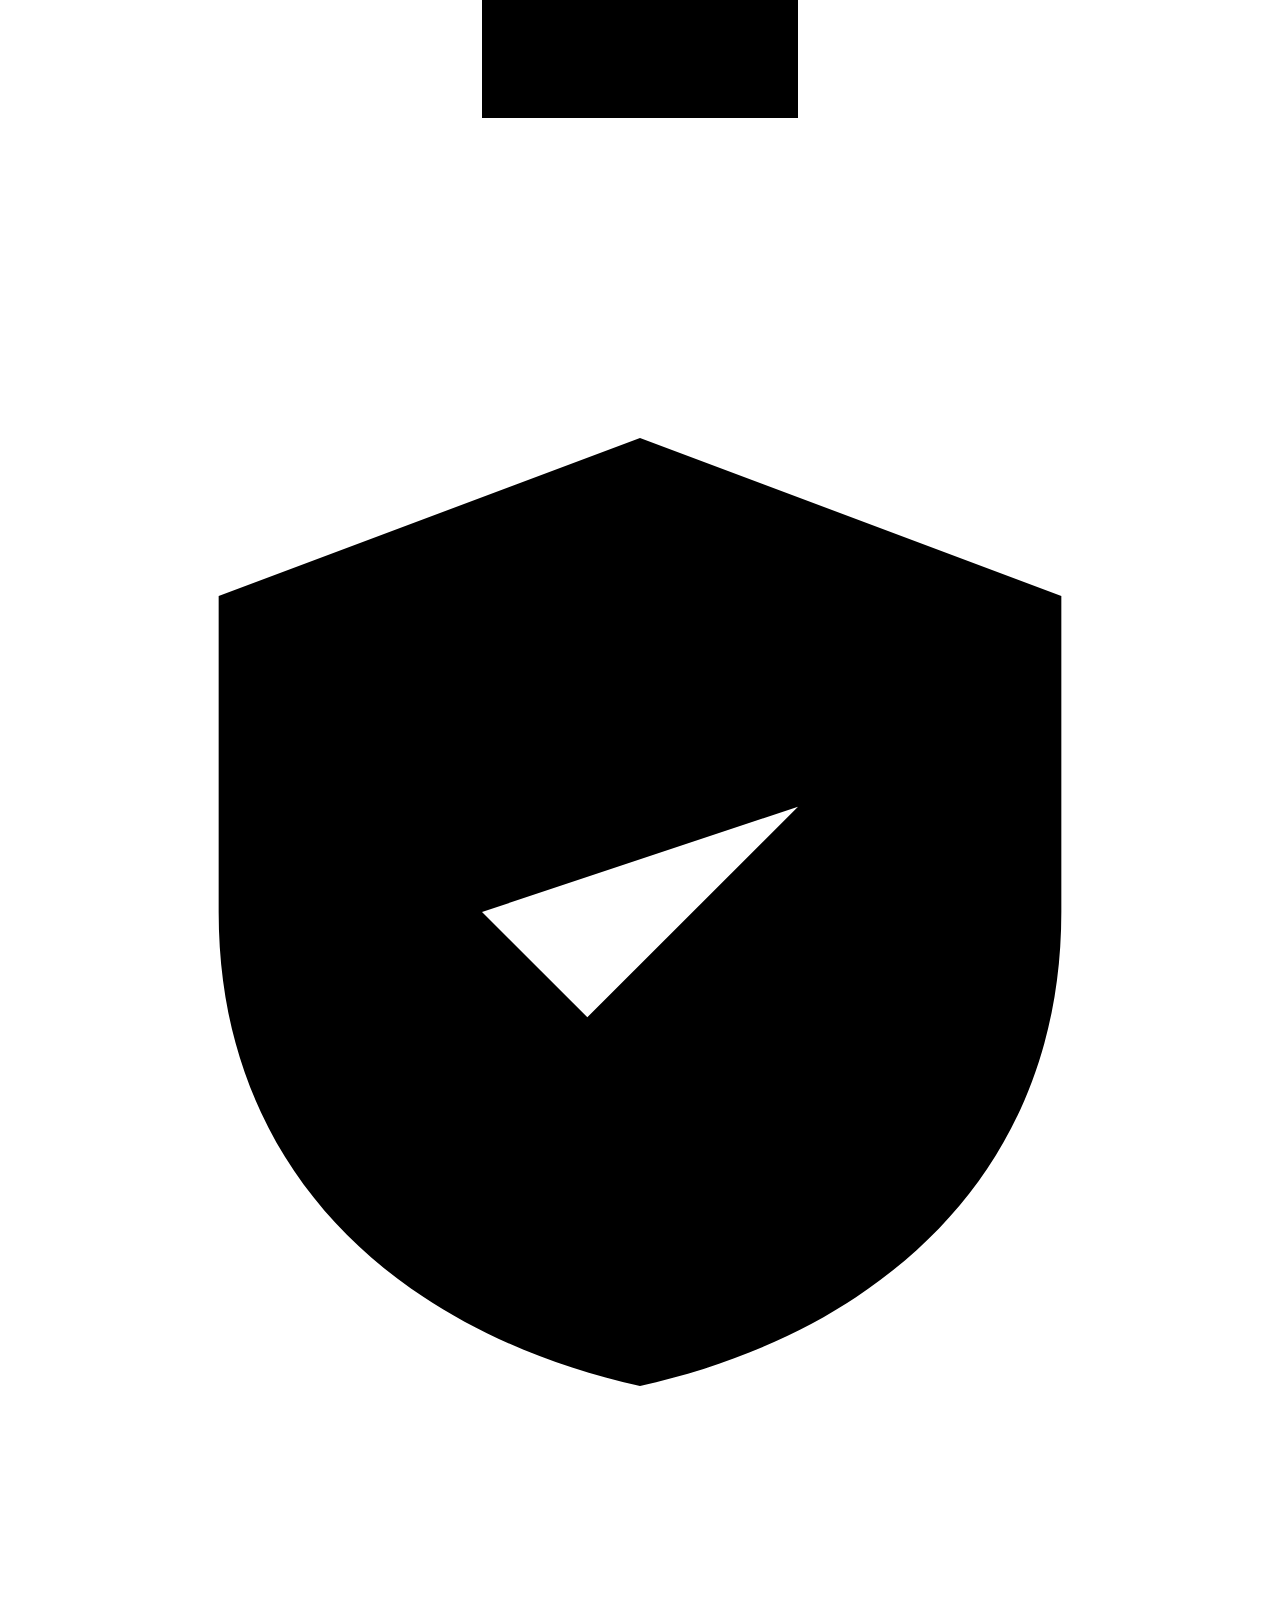
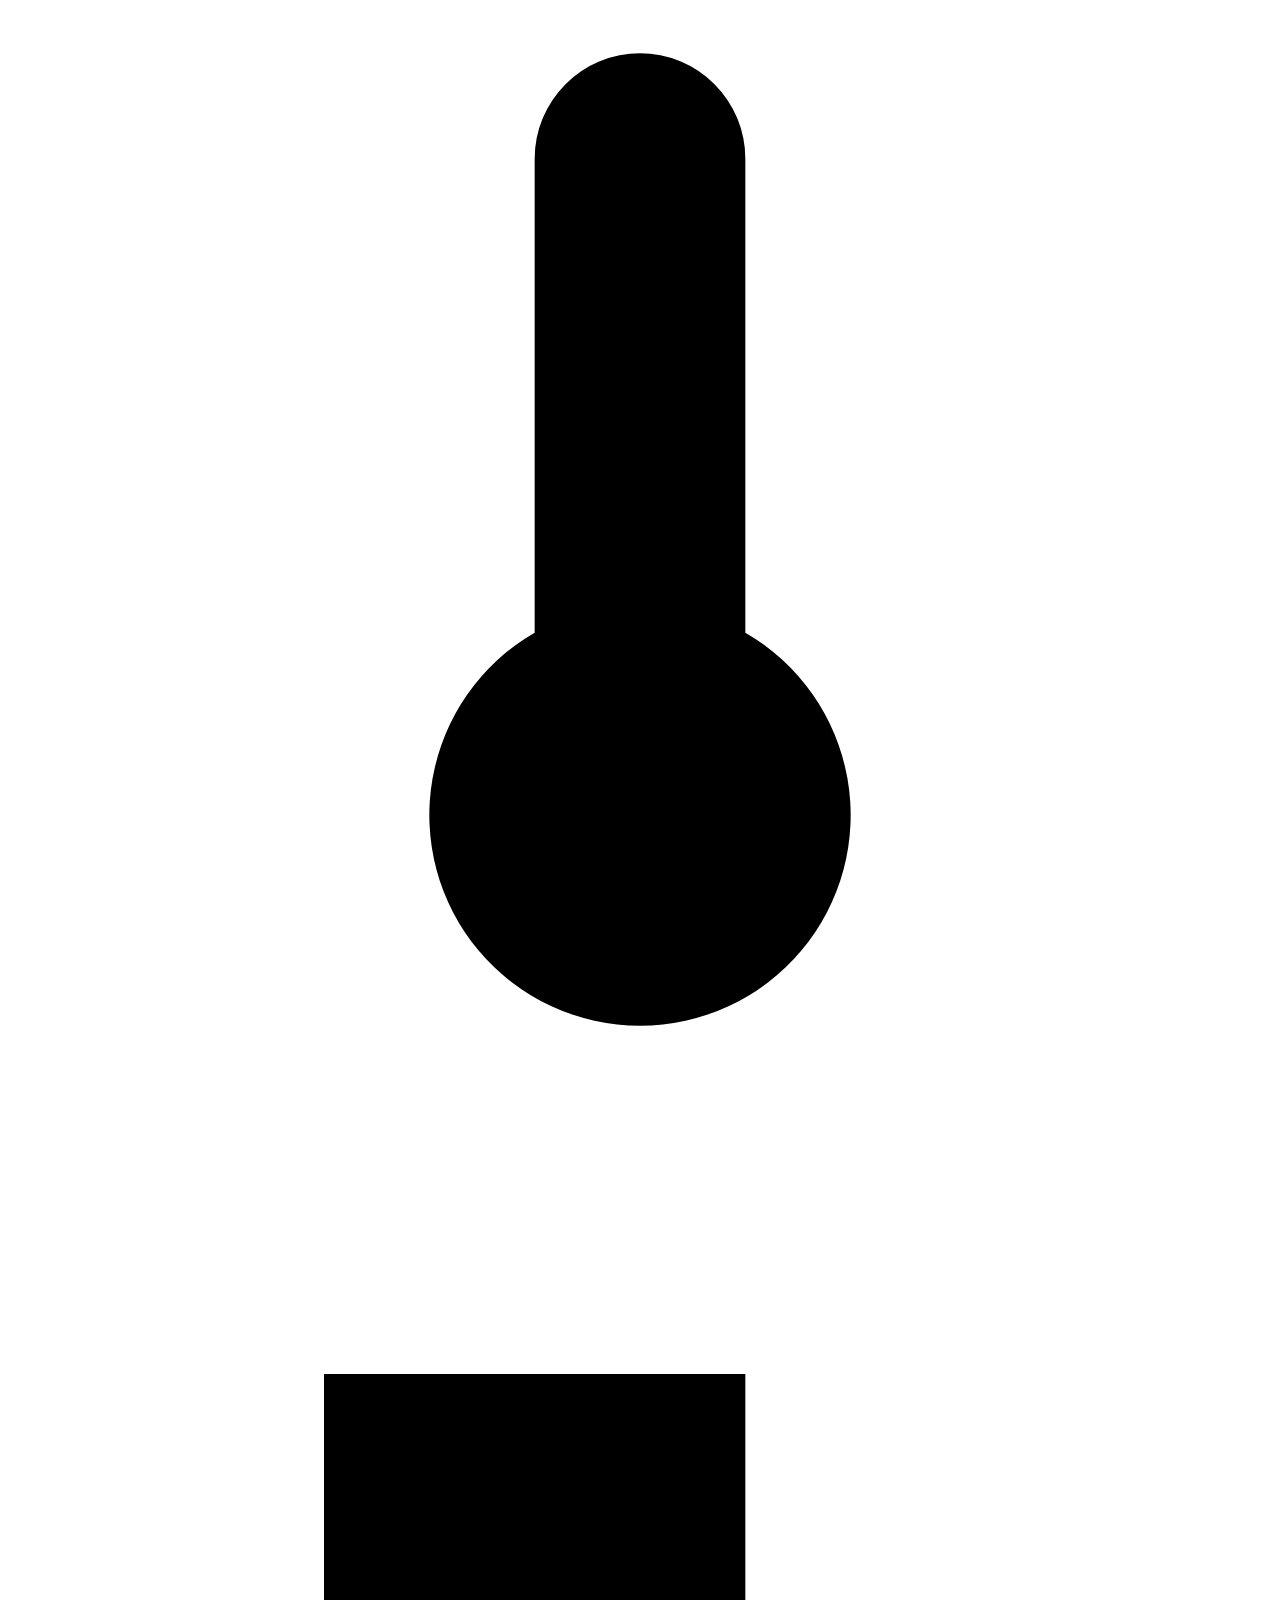
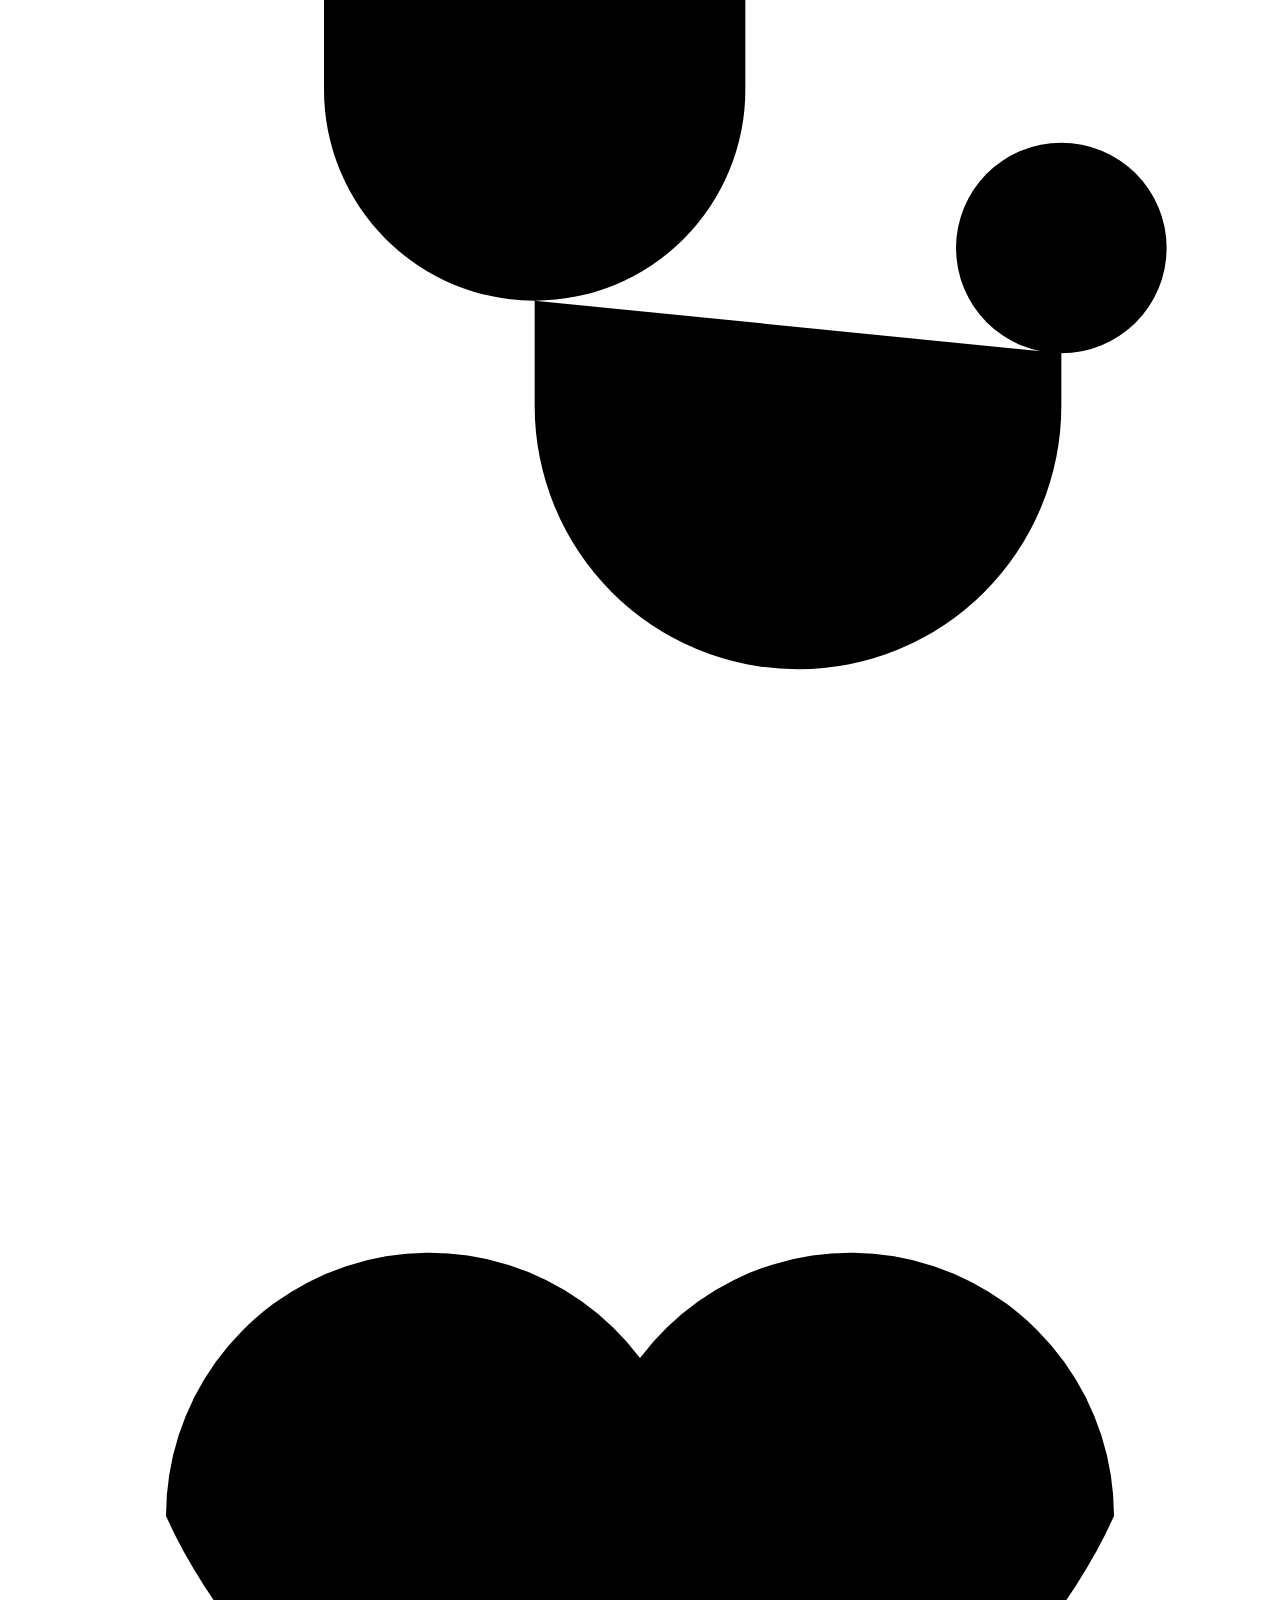
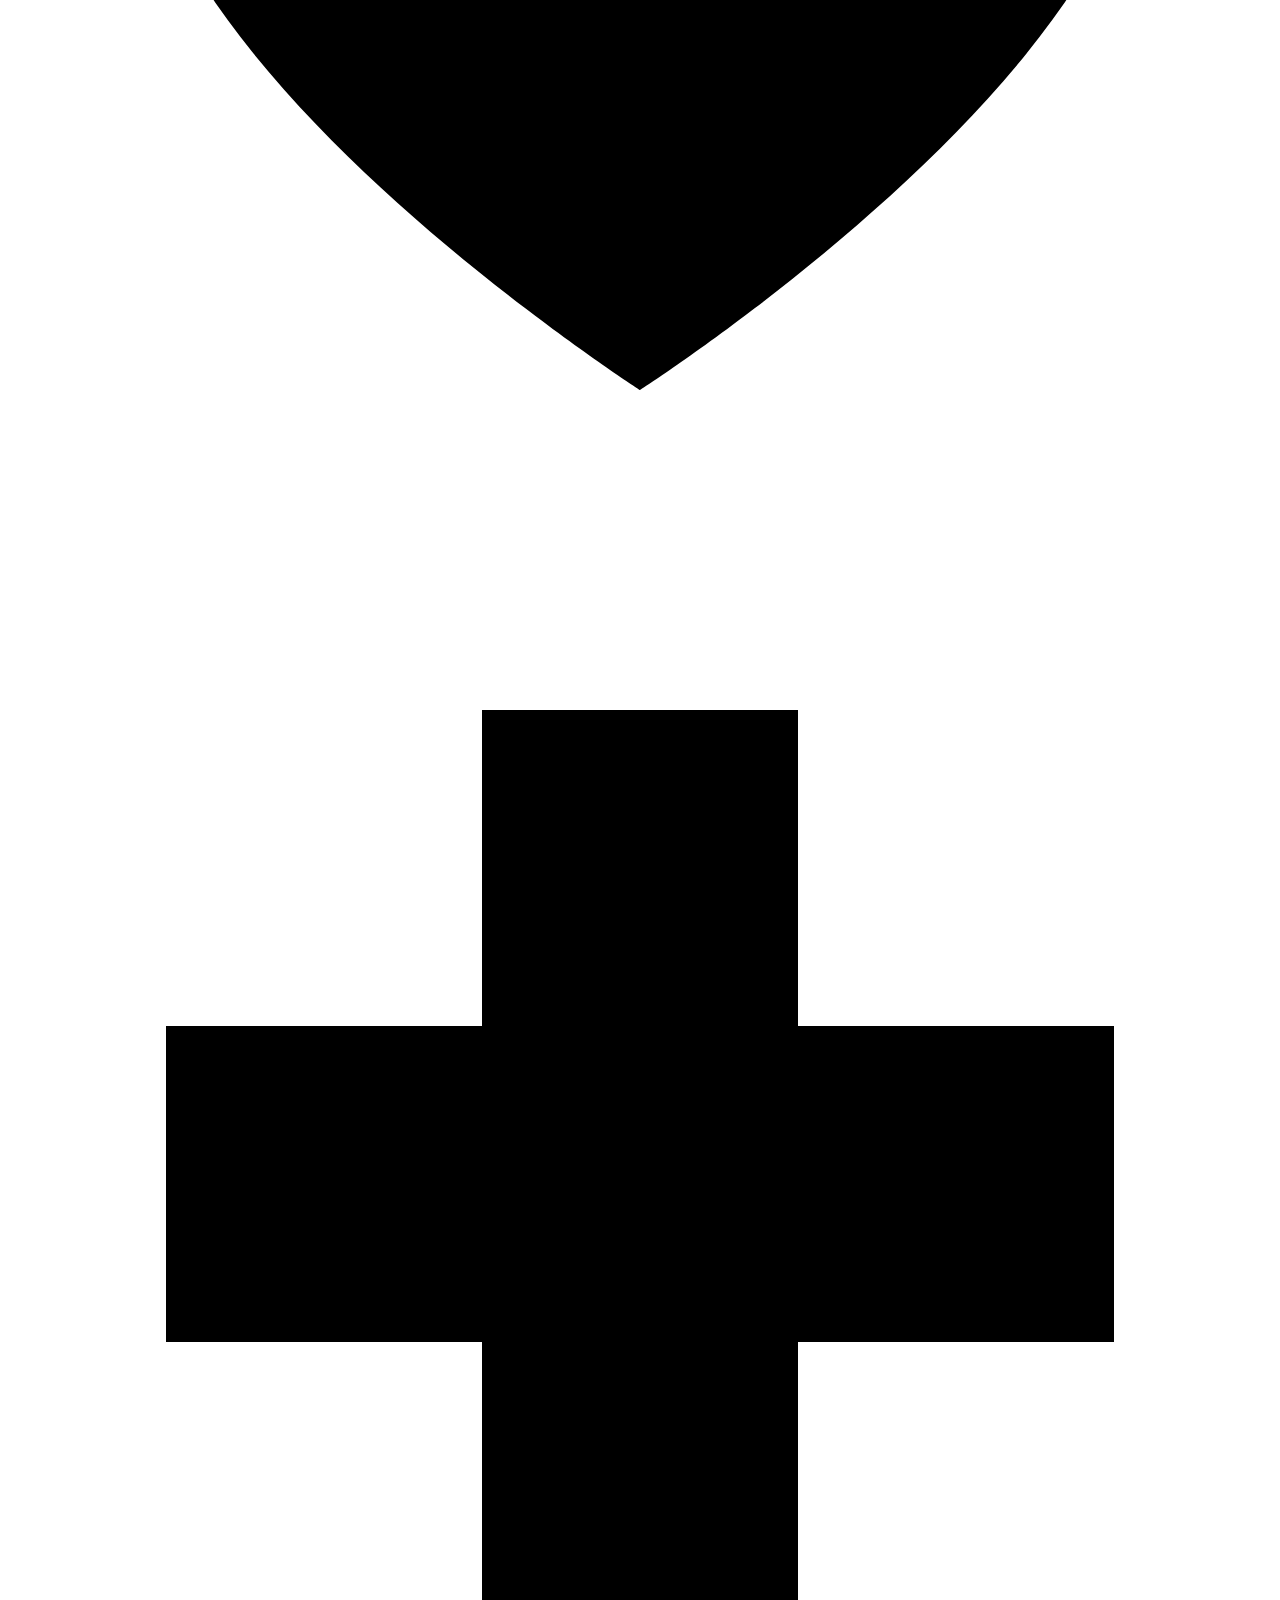
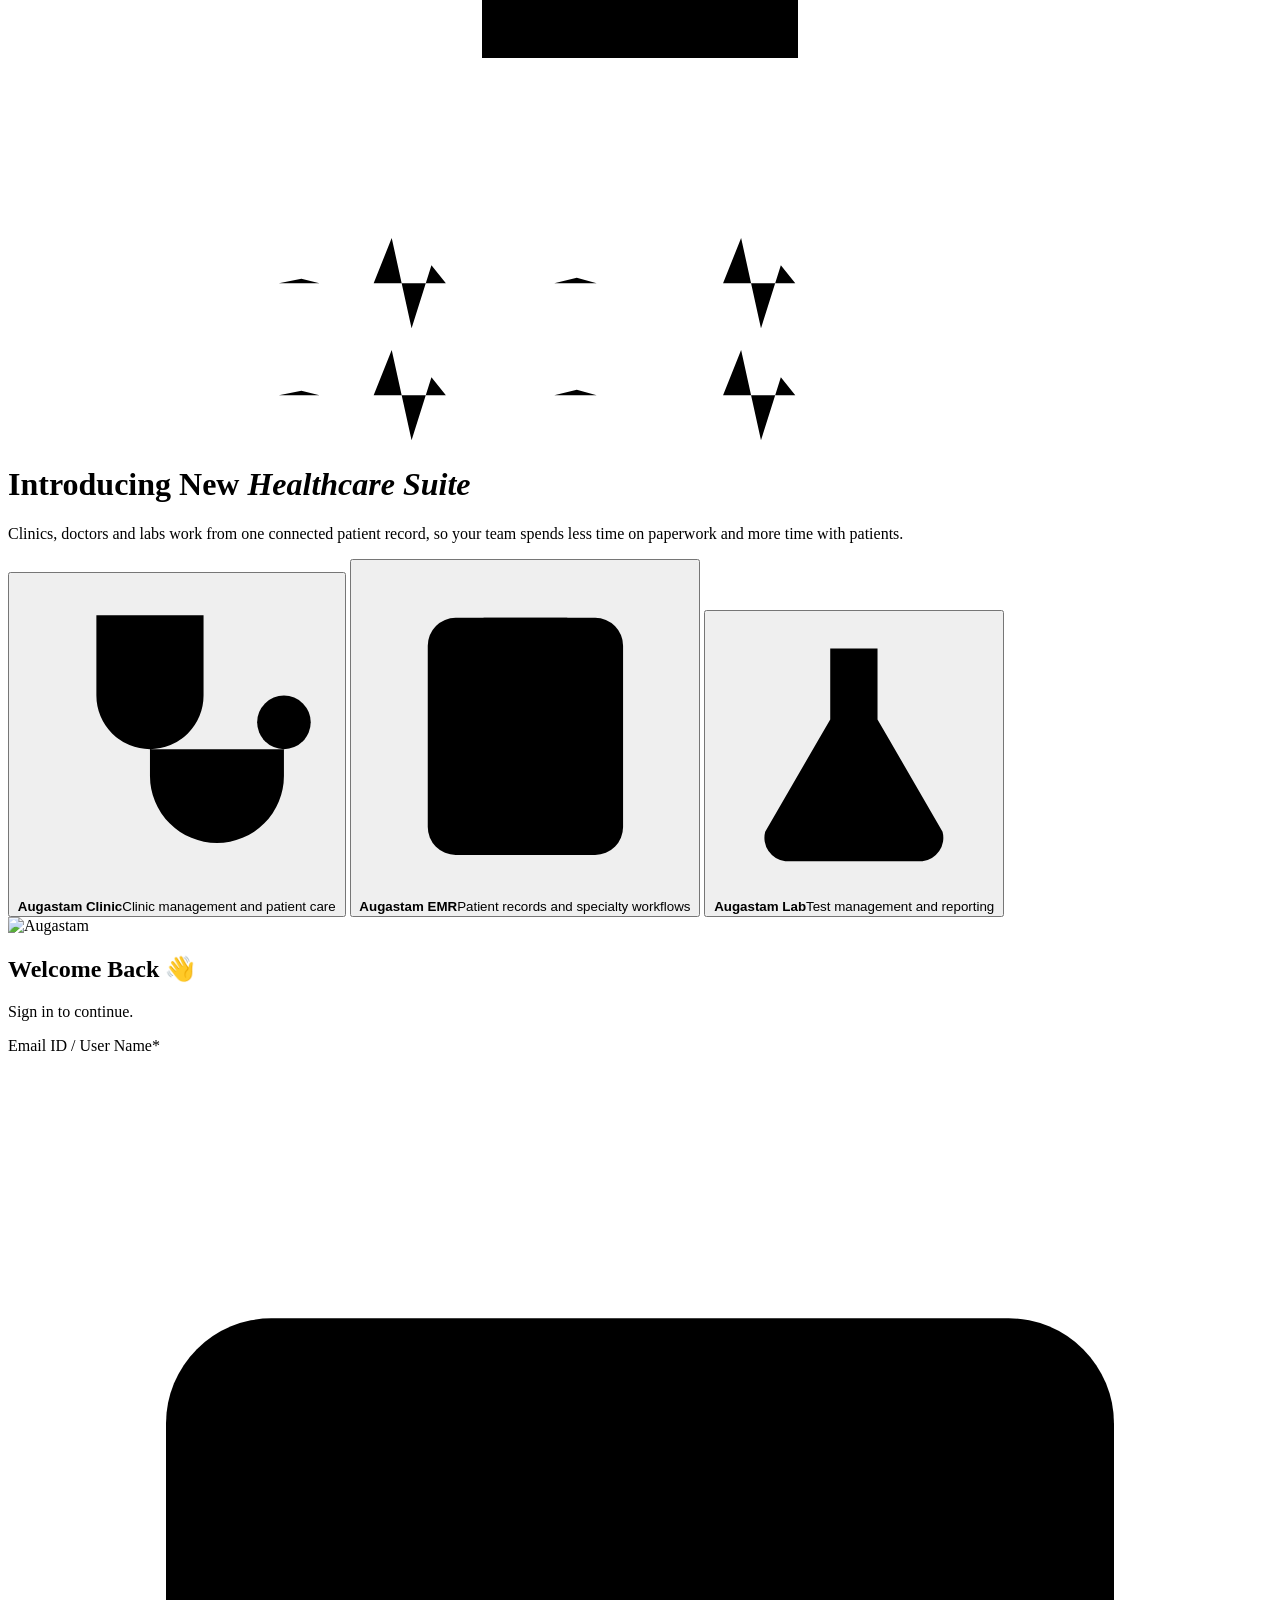
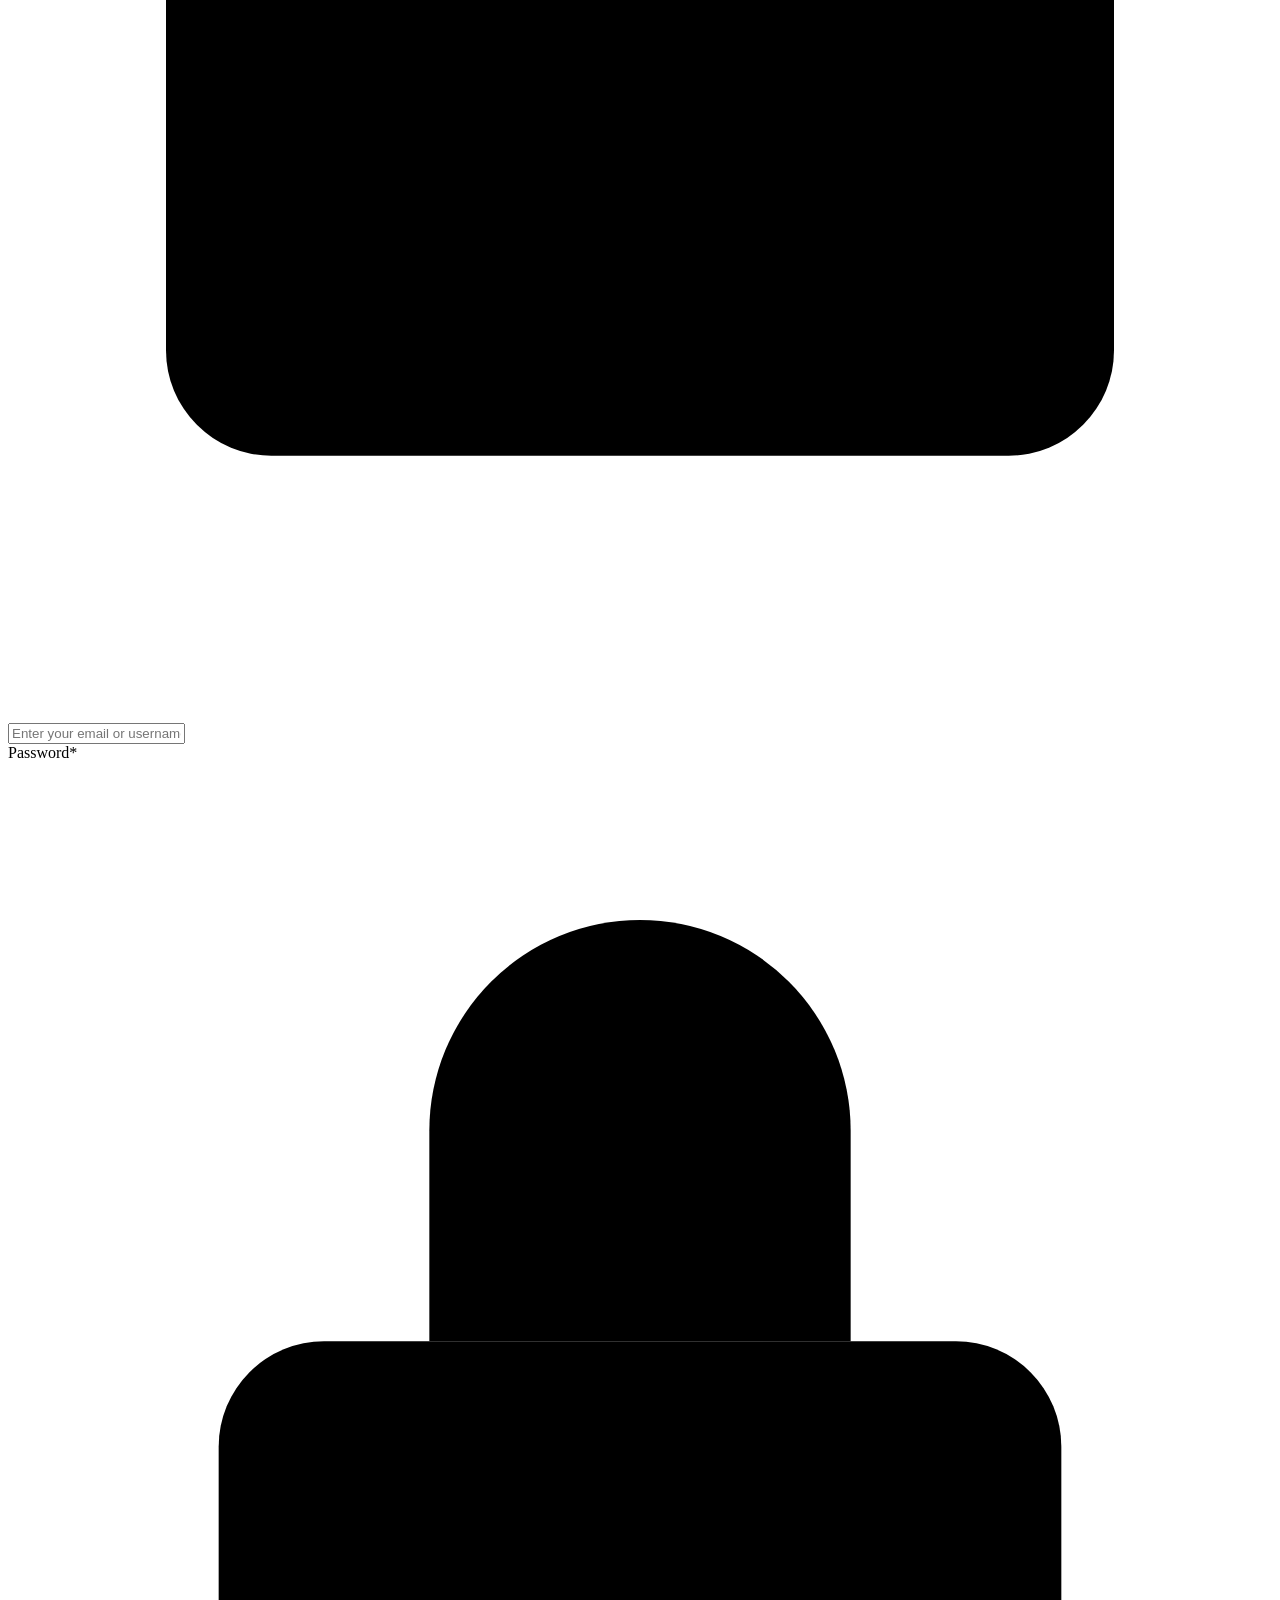
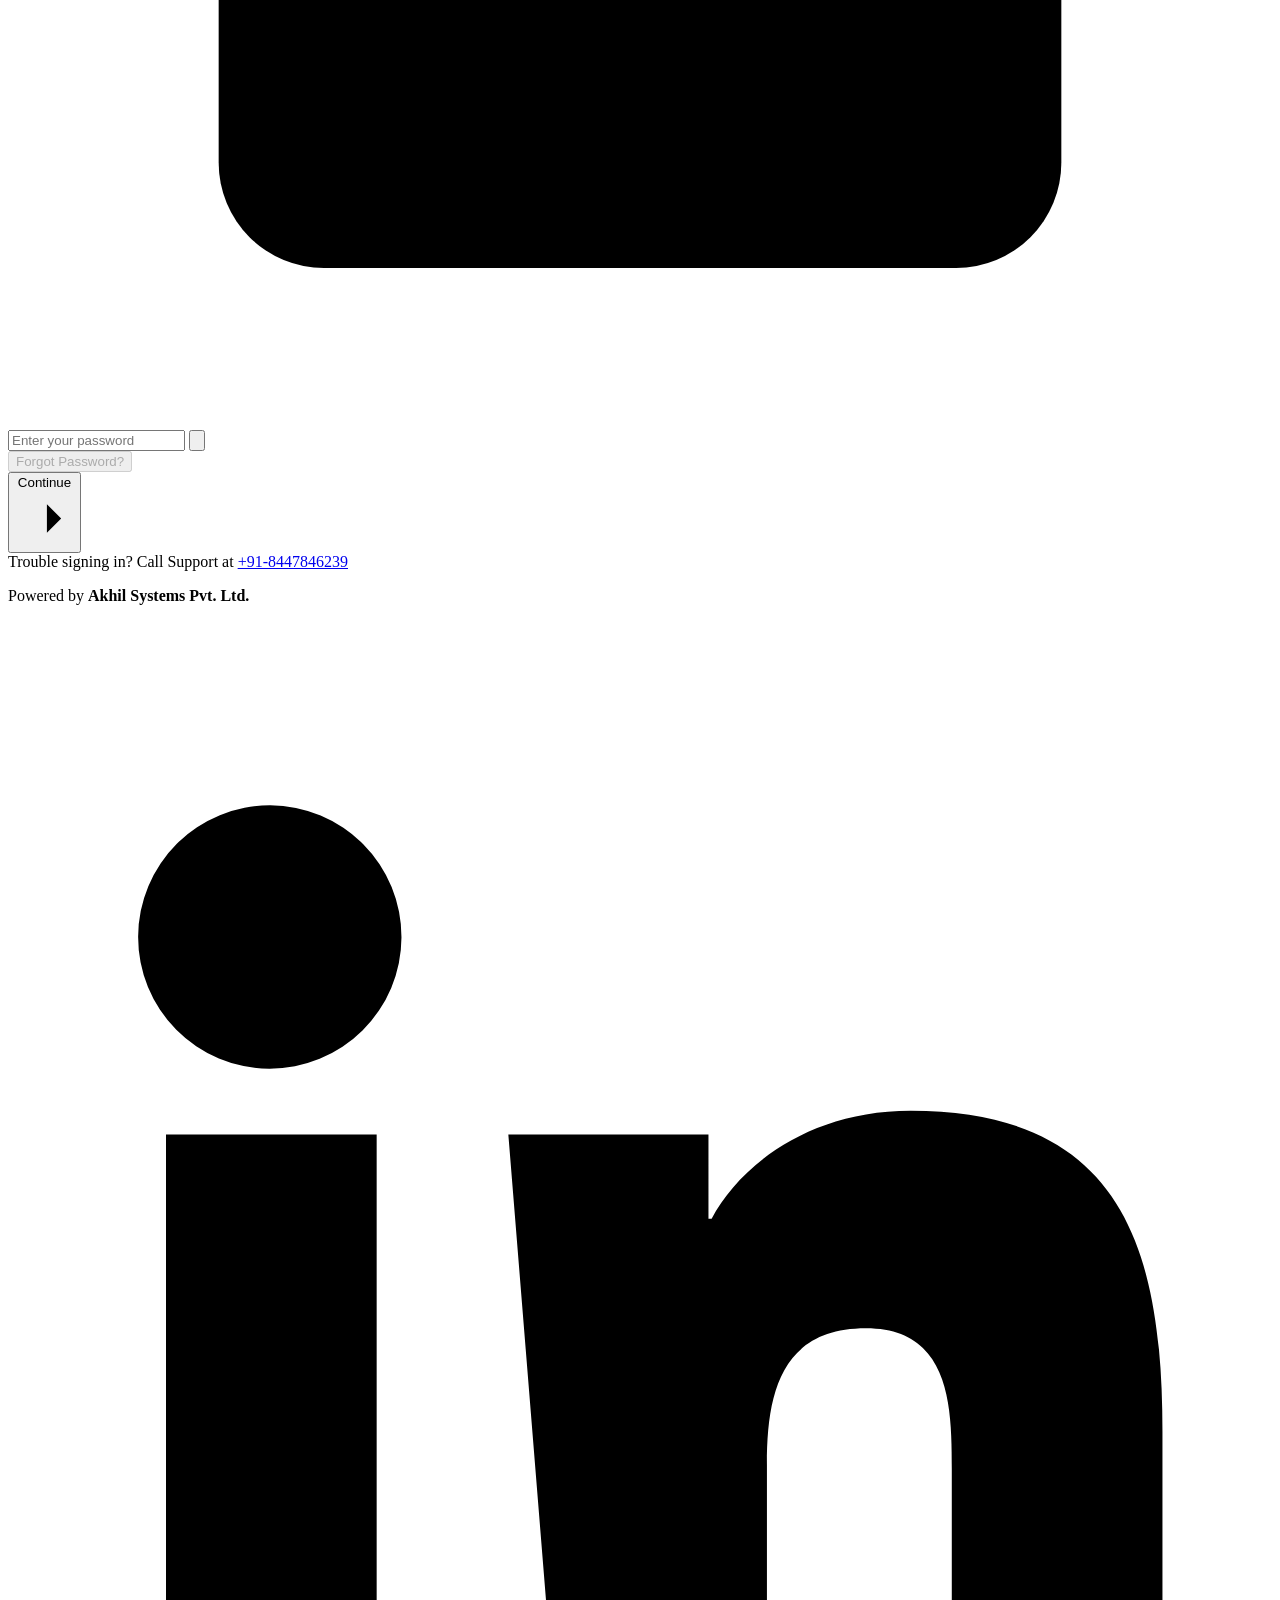
==== commit 5264995c: "Login page: drop the app-name label so the card matches the original design Co-Authored-By: Claude O" ====
--- a/frontend/login.html
+++ b/frontend/login.html
@@ -64,7 +64,7 @@
 
       <div class="lg-card-col">
         <div class="lg-card">
-          <div class="lg-brand"><img src="/assets/img/augastam_logo.svg" alt="Augastam"><span class="lg-brand-app" id="appName">FaceGate</span></div>
+          <div class="lg-brand"><img src="/assets/img/augastam_logo.svg" alt="Augastam"></div>
 
           <!-- step 1: password -->
           <form class="lg-step" id="stepPassword" novalidate>
